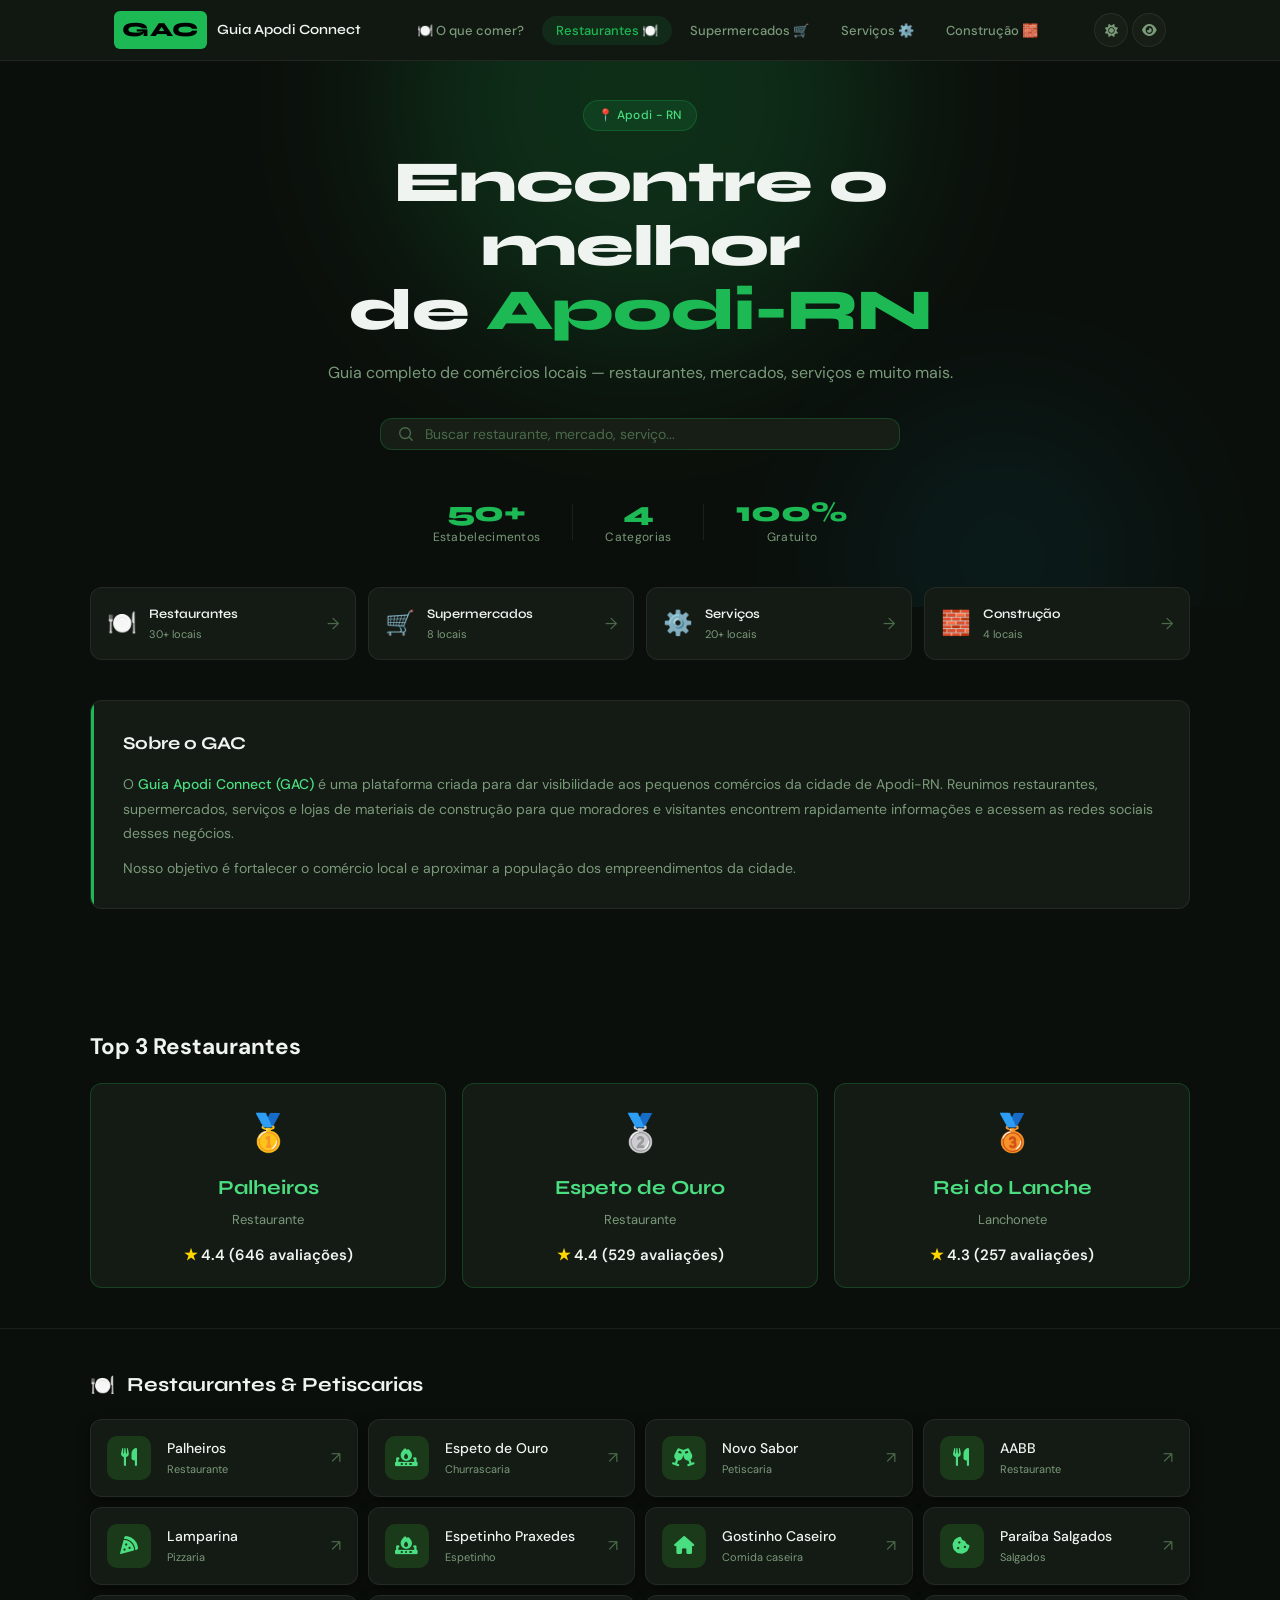
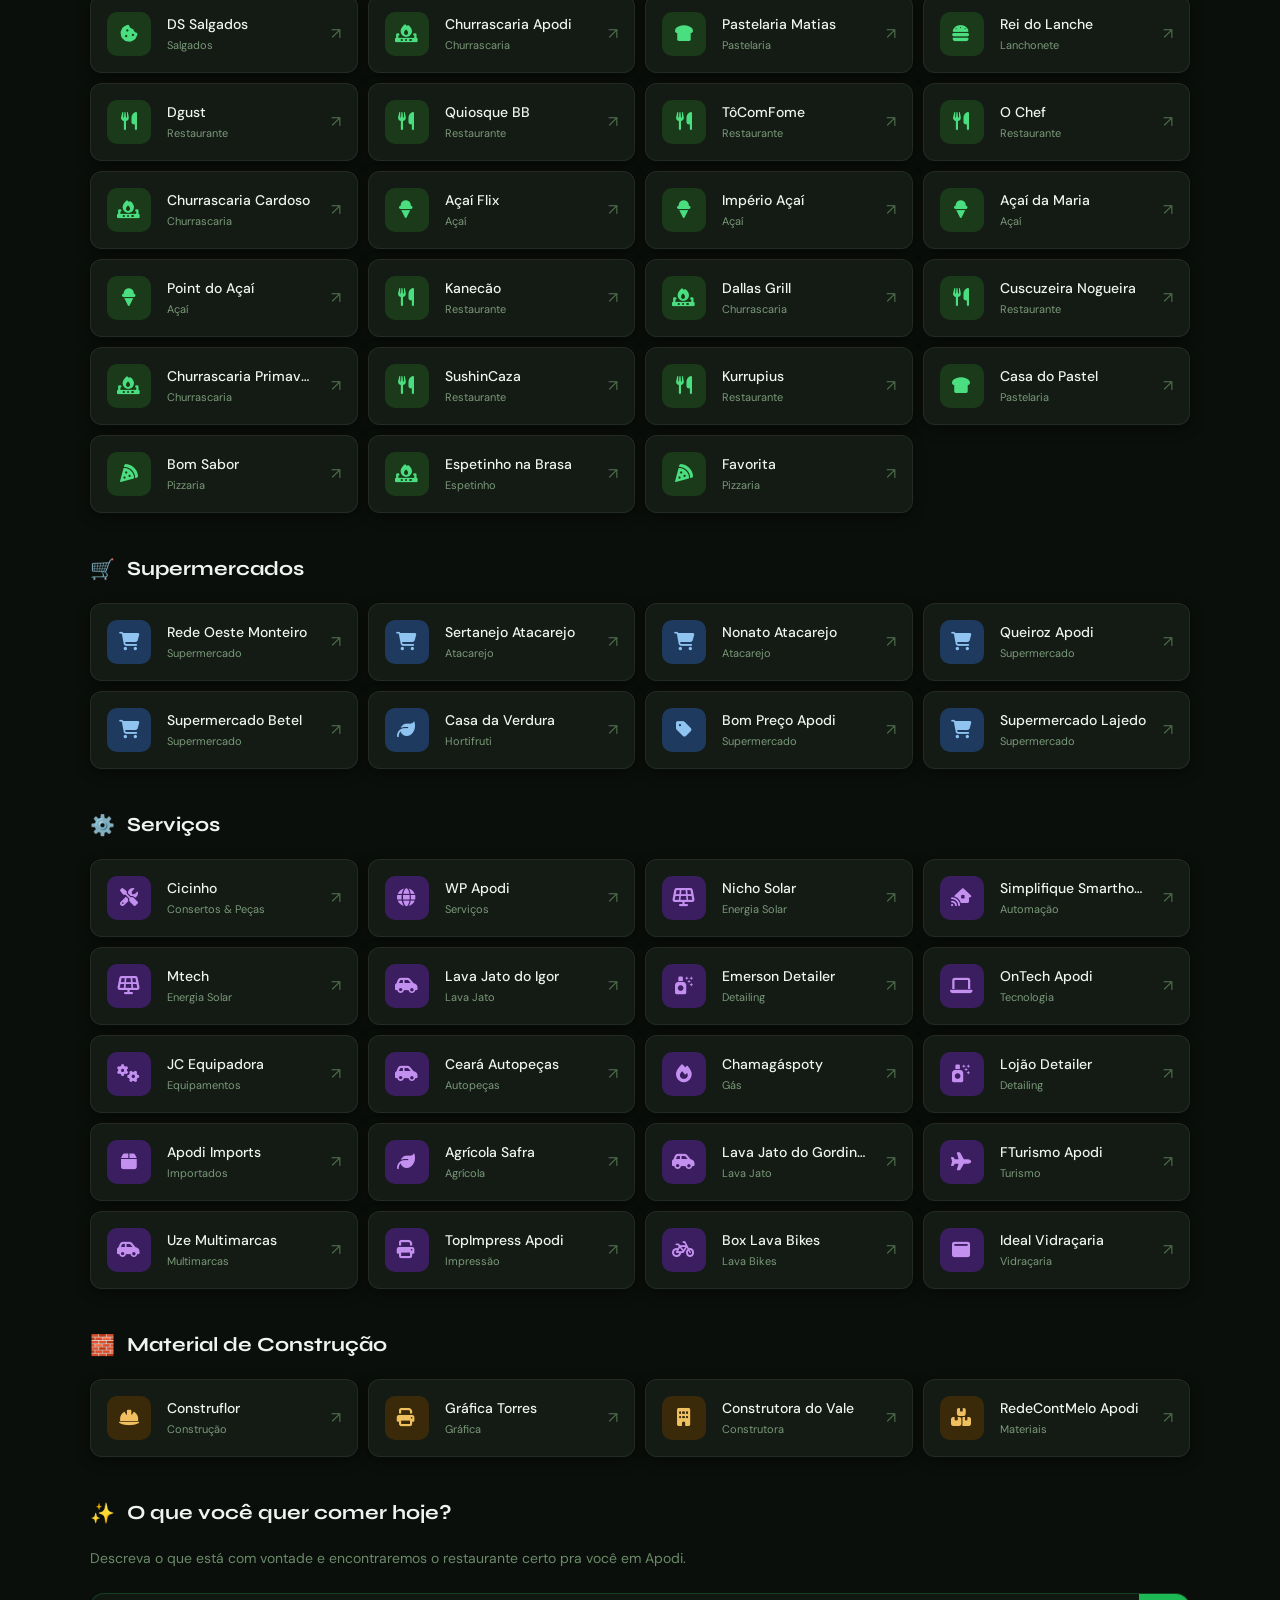
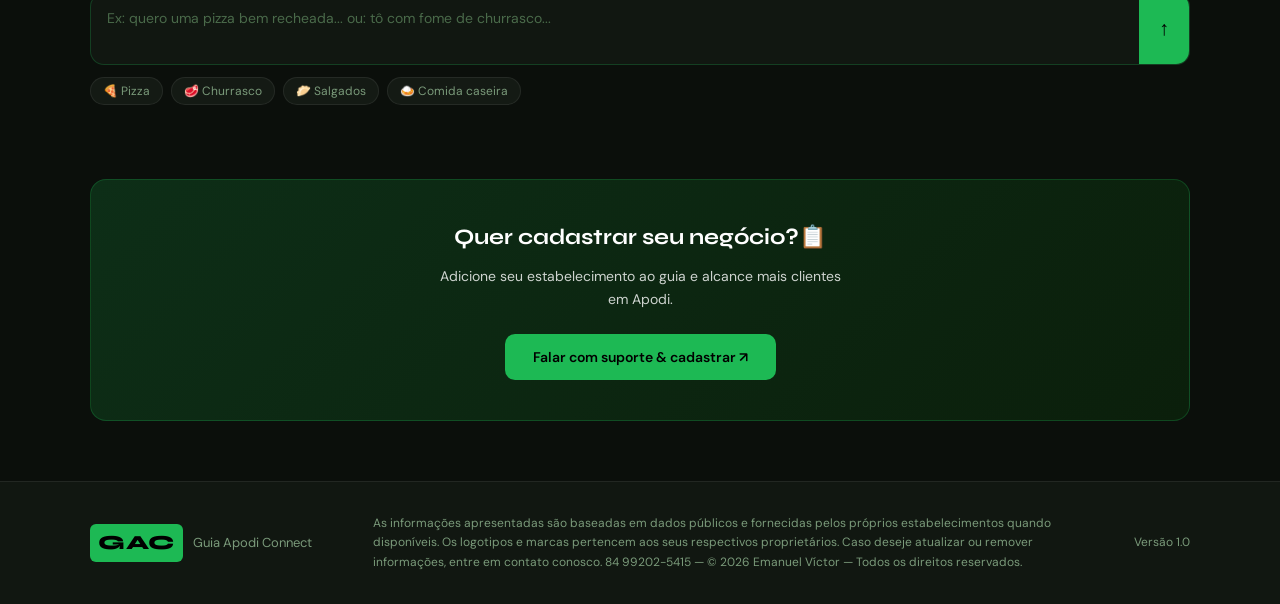
==== GAC/index.html @ 44a31055 "Add files via upload" ====
<!DOCTYPE html>
<html lang="pt-BR">
<head>
  <meta charset="UTF-8">
  <meta name="viewport" content="width=device-width, initial-scale=1.0">
  <title>GAC — Guia Apodi Connect</title>
  <link rel="icon" type="image/x-icon" href="02.ico">
  <link rel="preconnect" href="https://fonts.googleapis.com">
  <link rel="preconnect" href="https://fonts.gstatic.com" crossorigin>
  <link rel="stylesheet" href="02.css">
  <link rel="stylesheet" href="https://cdnjs.cloudflare.com/ajax/libs/font-awesome/6.5.0/css/all.min.css">
  <link href="https://fonts.googleapis.com/css2?family=Syne:wght@400;600;700;800&family=DM+Sans:wght@300;400;500&display=swap" rel="stylesheet">
</head>
<body>

<nav class="sticky-nav" id="navbar">
  <div class="nav-inner">
    <a href="#" class="nav-brand">
      <span class="brand-badge">GAC</span>
      <span class="brand-name">Guia Apodi Connect</span>
    </a>

    <ul class="nav-links">
      <li><a href="#catalogo" class="nav-link">🍽️ O que comer?</a></li>
      <li><a href="#restaurantes" class="nav-link" data-section="restaurantes">Restaurantes 🍽️</a></li>
      <li><a href="#supermercados" class="nav-link" data-section="supermercados">Supermercados 🛒</a></li>
      <li><a href="#servicos" class="nav-link" data-section="servicos">Serviços ⚙️</a></li>
      <li><a href="#construcao" class="nav-link" data-section="construcao">Construção 🧱</a></li>
    </ul>

    <div class="nav-actions">
      <div class="nav-accessibility">
        <button class="acc-btn" id="btn-theme" onclick="alternarModoClaro()" title="Alternar Modo Claro / Escuro">
          <i class="fa-solid fa-sun"></i>
        </button>
        <button class="acc-btn" id="btn-daltonico" onclick="alternarDaltonismo()" title="Modo Daltônico (Alto Contraste Azul)">
          <i class="fa-solid fa-eye"></i>
        </button>
      </div>

      <button class="nav-menu-btn" id="menuBtn" aria-label="Menu">
      </button>
    </div>
  </div>

  <div class="nav-mobile" id="mobileMenu">
    <a href="#catalogo" class="nav-link-mobile">🍽️ O que comer?</a>
    <a href="#restaurantes" class="nav-link-mobile">Restaurantes</a>
    <a href="#supermercados" class="nav-link-mobile">Supermercados</a>
    <a href="#servicos" class="nav-link-mobile">Serviços</a>
    <a href="#construcao" class="nav-link-mobile">Construção</a>
  </div>
</nav>
<section class="hero">
  <div class="hero-bg">
    <div class="hero-orb hero-orb-1"></div>
    <div class="hero-orb hero-orb-2"></div>
  </div>
  <div class="hero-content">
    <div class="hero-tag">📍 Apodi - RN</div>
    <h1 class="hero-title">Encontre o melhor<br>de <em>Apodi-RN</em></h1>
    <p class="hero-sub">Guia completo de comércios locais — restaurantes, mercados, serviços e muito mais.</p>
    <div class="search-wrap">
      <div class="search-box">
        <svg class="search-icon" viewBox="0 0 20 20" fill="none"><circle cx="9" cy="9" r="6" stroke="currentColor" stroke-width="1.5"/><path d="M13.5 13.5L17 17" stroke="currentColor" stroke-width="1.5" stroke-linecap="round"/></svg>
        <input type="text" id="pesquisa" placeholder="Buscar restaurante, mercado, serviço..." onkeyup="filtrar()">
      </div>
    </div>
  </div>
  <div class="hero-stats">
    <div class="stat"><span class="stat-num">50+</span><span class="stat-label">Estabelecimentos</span></div>
    <div class="stat-divider"></div>
    <div class="stat"><span class="stat-num">4</span><span class="stat-label">Categorias</span></div>
    <div class="stat-divider"></div>
    <div class="stat"><span class="stat-num">100%</span><span class="stat-label">Gratuito</span></div>
  </div>
</section>

<section class="cats-section">
  <div class="container">
    <div class="cats-grid">
      <a href="#restaurantes" class="cat-card" data-cat="restaurantes">
        <div class="cat-icon">🍽️</div>
        <div class="cat-info">
          <div class="cat-name">Restaurantes</div>
          <div class="cat-count">30+ locais</div>
        </div>
        <div class="cat-arrow">→</div>
      </a>
      <a href="#supermercados" class="cat-card" data-cat="supermercados">
        <div class="cat-icon">🛒</div>
        <div class="cat-info">
          <div class="cat-name">Supermercados</div>
          <div class="cat-count">8 locais</div>
        </div>
        <div class="cat-arrow">→</div>
      </a>
      <a href="#servicos" class="cat-card" data-cat="servicos">
        <div class="cat-icon">⚙️</div>
        <div class="cat-info">
          <div class="cat-name">Serviços</div>
          <div class="cat-count">20+ locais</div>
        </div>
        <div class="cat-arrow">→</div>
      </a>
      <a href="#construcao" class="cat-card" data-cat="construcao">
        <div class="cat-icon">🧱</div>
        <div class="cat-info">
          <div class="cat-name">Construção</div>
          <div class="cat-count">4 locais</div>
        </div>
        <div class="cat-arrow">→</div>
      </a>
    </div>
  </div>
</section>

<section class="sobre-section">
  <div class="container">
    <div class="sobre-card">
      <div class="sobre-accent"></div>
      <div class="sobre-text">
        <h2 class="sobre-title">Sobre o GAC</h2>
        <p>O <strong>Guia Apodi Connect (GAC)</strong> é uma plataforma criada para dar visibilidade aos pequenos comércios da cidade de Apodi-RN. Reunimos restaurantes, supermercados, serviços e lojas de materiais de construção para que moradores e visitantes encontrem rapidamente informações e acessem as redes sociais desses negócios.</p>
        <p>Nosso objetivo é fortalecer o comércio local e aproximar a população dos empreendimentos da cidade.</p>
      </div>
    </div>
  </div>
</section>
  <section class="ranking-section">
  <div class="container">
    <h2 class="section-header">Top 3 Restaurantes</h2>
    <div class="ranking-grid" id="top3-grid"></div>
  </div>
</section>
<script>
  const top3Restaurantes = [
    { id: "reil", nome: "Rei do Lanche", cat: "Lanchonete", rating: 4.3, reviews_count: 257 },
    { id: "espe", nome: "Espeto de Ouro", cat: "Restaurante", rating: 4.4, reviews_count: 529 },
    { id: "palh", nome: "Palheiros", cat: "Restaurante", rating: 4.4, reviews_count: 646 }
  ];

  function montarTop3() {
    const grid = document.querySelector("#top3-grid");
    if (!grid) return;

    const medals = ["🥇", "🥈", "🥉"];

    const lista = [...top3Restaurantes]
      .filter(r => typeof r.rating === "number")
      .sort((a, b) => {
        if (b.rating !== a.rating) return b.rating - a.rating;
        return (b.reviews_count || 0) - (a.reviews_count || 0);
      })
      .slice(0, 3);

    grid.innerHTML = lista.map((r, i) => `
      <div class="ranking-card" onclick="abrir${r.id}()">
        <span class="ranking-medal">${medals[i]}</span>
        <h3 class="ranking-name">${r.nome}</h3>
        <p class="ranking-cat">${r.cat}</p>
        <div class="ranking-rating">
          <span class="star">★</span>
          ${r.rating.toFixed(1)}
          ${r.reviews_count ? ` (${r.reviews_count} avaliações)` : ""}
        </div>
      </div>
    `).join("");
  }

  document.addEventListener("DOMContentLoaded", montarTop3);
</script>

<main class="listings" id="main-content">
  <div class="container">

    <div class="section-header" id="restaurantes">
      <div class="section-tag">🍽️</div>
      <h2 class="section-title">Restaurantes & Petiscarias</h2>
    </div>
    <div class="biz-grid" id="grid-restaurantes">
      <div class="biz-card" onclick="abrir('palh')"><div class="biz-initials"><i class="fa-solid fa-utensils"></i></div><div class="biz-info"><div class="biz-name">Palheiros</div><div class="biz-cat">Restaurante</div></div><div class="biz-arrow">↗</div></div>
      <div class="biz-card" onclick="abrir('espe')"><div class="biz-initials"><i class="fa-solid fa-fire-burner"></i></div><div class="biz-info"><div class="biz-name">Espeto de Ouro</div><div class="biz-cat">Churrascaria</div></div><div class="biz-arrow">↗</div></div>
      <div class="biz-card" onclick="abrir('novo')"><div class="biz-initials"><i class="fa-solid fa-champagne-glasses"></i></div><div class="biz-info"><div class="biz-name">Novo Sabor</div><div class="biz-cat">Petiscaria</div></div><div class="biz-arrow">↗</div></div>
      <div class="biz-card" onclick="abrir('aabb')"><div class="biz-initials"><i class="fa-solid fa-utensils"></i></div><div class="biz-info"><div class="biz-name">AABB</div><div class="biz-cat">Restaurante</div></div><div class="biz-arrow">↗</div></div>
      <div class="biz-card" onclick="abrir('lamp')"><div class="biz-initials"><i class="fa-solid fa-pizza-slice"></i></div><div class="biz-info"><div class="biz-name">Lamparina</div><div class="biz-cat">Pizzaria</div></div><div class="biz-arrow">↗</div></div>
      <div class="biz-card" onclick="abrir('espi')"><div class="biz-initials"><i class="fa-solid fa-fire-burner"></i></div><div class="biz-info"><div class="biz-name">Espetinho Praxedes</div><div class="biz-cat">Espetinho</div></div><div class="biz-arrow">↗</div></div>
      <div class="biz-card" onclick="abrir('case')"><div class="biz-initials"><i class="fa-solid fa-house"></i></div><div class="biz-info"><div class="biz-name">Gostinho Caseiro</div><div class="biz-cat">Comida caseira</div></div><div class="biz-arrow">↗</div></div>
      <div class="biz-card" onclick="abrir('para')"><div class="biz-initials"><i class="fa-solid fa-cookie-bite"></i></div><div class="biz-info"><div class="biz-name">Paraíba Salgados</div><div class="biz-cat">Salgados</div></div><div class="biz-arrow">↗</div></div>
      <div class="biz-card" onclick="abrir('dssa')"><div class="biz-initials"><i class="fa-solid fa-cookie-bite"></i></div><div class="biz-info"><div class="biz-name">DS Salgados</div><div class="biz-cat">Salgados</div></div><div class="biz-arrow">↗</div></div>
      <div class="biz-card" onclick="abrir('chur')"><div class="biz-initials"><i class="fa-solid fa-fire-burner"></i></div><div class="biz-info"><div class="biz-name">Churrascaria Apodi</div><div class="biz-cat">Churrascaria</div></div><div class="biz-arrow">↗</div></div>
      <div class="biz-card" onclick="abrir('mati')"><div class="biz-initials"><i class="fa-solid fa-bread-slice"></i></div><div class="biz-info"><div class="biz-name">Pastelaria Matias</div><div class="biz-cat">Pastelaria</div></div><div class="biz-arrow">↗</div></div>
      <div class="biz-card" onclick="abrir('reil')"><div class="biz-initials"><i class="fa-solid fa-burger"></i></div><div class="biz-info"><div class="biz-name">Rei do Lanche</div><div class="biz-cat">Lanchonete</div></div><div class="biz-arrow">↗</div></div>
      <div class="biz-card" onclick="abrir('dgus')"><div class="biz-initials"><i class="fa-solid fa-utensils"></i></div><div class="biz-info"><div class="biz-name">Dgust</div><div class="biz-cat">Restaurante</div></div><div class="biz-arrow">↗</div></div>
      <div class="biz-card" onclick="abrir('quio')"><div class="biz-initials"><i class="fa-solid fa-utensils"></i></div><div class="biz-info"><div class="biz-name">Quiosque BB</div><div class="biz-cat">Restaurante</div></div><div class="biz-arrow">↗</div></div>
      <div class="biz-card" onclick="abrir('toco')"><div class="biz-initials"><i class="fa-solid fa-utensils"></i></div><div class="biz-info"><div class="biz-name">TôComFome</div><div class="biz-cat">Restaurante</div></div><div class="biz-arrow">↗</div></div>
      <div class="biz-card" onclick="abrir('chef')"><div class="biz-initials"><i class="fa-solid fa-utensils"></i></div><div class="biz-info"><div class="biz-name">O Chef</div><div class="biz-cat">Restaurante</div></div><div class="biz-arrow">↗</div></div>
      <div class="biz-card" onclick="abrir('card')"><div class="biz-initials"><i class="fa-solid fa-fire-burner"></i></div><div class="biz-info"><div class="biz-name">Churrascaria Cardoso</div><div class="biz-cat">Churrascaria</div></div><div class="biz-arrow">↗</div></div>
      <div class="biz-card" onclick="abrir('flix')"><div class="biz-initials"><i class="fa-solid fa-ice-cream"></i></div><div class="biz-info"><div class="biz-name">Açaí Flix</div><div class="biz-cat">Açaí</div></div><div class="biz-arrow">↗</div></div>
      <div class="biz-card" onclick="abrir('impe')"><div class="biz-initials"><i class="fa-solid fa-ice-cream"></i></div><div class="biz-info"><div class="biz-name">Império Açaí</div><div class="biz-cat">Açaí</div></div><div class="biz-arrow">↗</div></div>
      <div class="biz-card" onclick="abrir('mari')"><div class="biz-initials"><i class="fa-solid fa-ice-cream"></i></div><div class="biz-info"><div class="biz-name">Açaí da Maria</div><div class="biz-cat">Açaí</div></div><div class="biz-arrow">↗</div></div>
      <div class="biz-card" onclick="abrir('poin')"><div class="biz-initials"><i class="fa-solid fa-ice-cream"></i></div><div class="biz-info"><div class="biz-name">Point do Açaí</div><div class="biz-cat">Açaí</div></div><div class="biz-arrow">↗</div></div>
      <div class="biz-card" onclick="abrir('kane')"><div class="biz-initials"><i class="fa-solid fa-utensils"></i></div><div class="biz-info"><div class="biz-name">Kanecão</div><div class="biz-cat">Restaurante</div></div><div class="biz-arrow">↗</div></div>
      <div class="biz-card" onclick="abrir('dall')"><div class="biz-initials"><i class="fa-solid fa-fire-burner"></i></div><div class="biz-info"><div class="biz-name">Dallas Grill</div><div class="biz-cat">Churrascaria</div></div><div class="biz-arrow">↗</div></div>
      <div class="biz-card" onclick="abrir('cusc')"><div class="biz-initials"><i class="fa-solid fa-utensils"></i></div><div class="biz-info"><div class="biz-name">Cuscuzeira Nogueira</div><div class="biz-cat">Restaurante</div></div><div class="biz-arrow">↗</div></div>
      <div class="biz-card" onclick="abrir('prim')"><div class="biz-initials"><i class="fa-solid fa-fire-burner"></i></div><div class="biz-info"><div class="biz-name">Churrascaria Primavera</div><div class="biz-cat">Churrascaria</div></div><div class="biz-arrow">↗</div></div>
      <div class="biz-card" onclick="abrir('sush')"><div class="biz-initials"><i class="fa-solid fa-utensils"></i></div><div class="biz-info"><div class="biz-name">SushinCaza</div><div class="biz-cat">Restaurante</div></div><div class="biz-arrow">↗</div></div>
      <div class="biz-card" onclick="abrir('bute')"><div class="biz-initials"><i class="fa-solid fa-utensils"></i></div><div class="biz-info"><div class="biz-name">Kurrupius</div><div class="biz-cat">Restaurante</div></div><div class="biz-arrow">↗</div></div>
      <div class="biz-card" onclick="abrir('past')"><div class="biz-initials"><i class="fa-solid fa-bread-slice"></i></div><div class="biz-info"><div class="biz-name">Casa do Pastel</div><div class="biz-cat">Pastelaria</div></div><div class="biz-arrow">↗</div></div>
      <div class="biz-card" onclick="abrir('boms')"><div class="biz-initials"><i class="fa-solid fa-pizza-slice"></i></div><div class="biz-info"><div class="biz-name">Bom Sabor</div><div class="biz-cat">Pizzaria</div></div><div class="biz-arrow">↗</div></div>
      <div class="biz-card" onclick="abrir('bras')"><div class="biz-initials"><i class="fa-solid fa-fire-burner"></i></div><div class="biz-info"><div class="biz-name">Espetinho na Brasa</div><div class="biz-cat">Espetinho</div></div><div class="biz-arrow">↗</div></div>
      <div class="biz-card" onclick="abrir('favo')"><div class="biz-initials"><i class="fa-solid fa-pizza-slice"></i></div><div class="biz-info"><div class="biz-name">Favorita</div><div class="biz-cat">Pizzaria</div></div><div class="biz-arrow">↗</div></div>
    </div>

    <div class="section-header" id="supermercados">
      <div class="section-tag">🛒</div>
      <h2 class="section-title">Supermercados</h2>
    </div>
    <div class="biz-grid" id="grid-supermercados">
      <div class="biz-card" onclick="abrir('mont')"><div class="biz-initials" style="background:#1e3a5f;color:#90c4f0"><i class="fa-solid fa-cart-shopping"></i></div><div class="biz-info"><div class="biz-name">Rede Oeste Monteiro</div><div class="biz-cat">Supermercado</div></div><div class="biz-arrow">↗</div></div>
      <div class="biz-card" onclick="abrir('sert')"><div class="biz-initials" style="background:#1e3a5f;color:#90c4f0"><i class="fa-solid fa-cart-shopping"></i></div><div class="biz-info"><div class="biz-name">Sertanejo Atacarejo</div><div class="biz-cat">Atacarejo</div></div><div class="biz-arrow">↗</div></div>
      <div class="biz-card" onclick="abrir('nona')"><div class="biz-initials" style="background:#1e3a5f;color:#90c4f0"><i class="fa-solid fa-cart-shopping"></i></div><div class="biz-info"><div class="biz-name">Nonato Atacarejo</div><div class="biz-cat">Atacarejo</div></div><div class="biz-arrow">↗</div></div>
      <div class="biz-card" onclick="abrir('quei')"><div class="biz-initials" style="background:#1e3a5f;color:#90c4f0"><i class="fa-solid fa-cart-shopping"></i></div><div class="biz-info"><div class="biz-name">Queiroz Apodi</div><div class="biz-cat">Supermercado</div></div><div class="biz-arrow">↗</div></div>
      <div class="biz-card" onclick="abrir('bete')"><div class="biz-initials" style="background:#1e3a5f;color:#90c4f0"><i class="fa-solid fa-cart-shopping"></i></div><div class="biz-info"><div class="biz-name">Supermercado Betel</div><div class="biz-cat">Supermercado</div></div><div class="biz-arrow">↗</div></div>
      <div class="biz-card" onclick="abrir('verd')"><div class="biz-initials" style="background:#1e3a5f;color:#90c4f0"><i class="fa-solid fa-leaf"></i></div><div class="biz-info"><div class="biz-name">Casa da Verdura</div><div class="biz-cat">Hortifruti</div></div><div class="biz-arrow">↗</div></div>
      <div class="biz-card" onclick="abrir('bompre')"><div class="biz-initials" style="background:#1e3a5f;color:#90c4f0"><i class="fa-solid fa-tag"></i></div><div class="biz-info"><div class="biz-name">Bom Preço Apodi</div><div class="biz-cat">Supermercado</div></div><div class="biz-arrow">↗</div></div>
      <div class="biz-card" onclick="abrir('laje')"><div class="biz-initials" style="background:#1e3a5f;color:#90c4f0"><i class="fa-solid fa-cart-shopping"></i></div><div class="biz-info"><div class="biz-name">Supermercado Lajedo</div><div class="biz-cat">Supermercado</div></div><div class="biz-arrow">↗</div></div>
    </div>

    <div class="section-header" id="servicos">
      <div class="section-tag">⚙️</div>
      <h2 class="section-title">Serviços</h2>
    </div>
    <div class="biz-grid" id="grid-servicos">
      <div class="biz-card" onclick="abrir('cici')"><div class="biz-initials" style="background:#3a1e5f;color:#c490f0"><i class="fa-solid fa-screwdriver-wrench"></i></div><div class="biz-info"><div class="biz-name">Cicinho</div><div class="biz-cat">Consertos & Peças</div></div><div class="biz-arrow">↗</div></div>
      <div class="biz-card" onclick="abrir('wpap')"><div class="biz-initials" style="background:#3a1e5f;color:#c490f0"><i class="fa-solid fa-globe"></i></div><div class="biz-info"><div class="biz-name">WP Apodi</div><div class="biz-cat">Serviços</div></div><div class="biz-arrow">↗</div></div>
      <div class="biz-card" onclick="abrir('nich')"><div class="biz-initials" style="background:#3a1e5f;color:#c490f0"><i class="fa-solid fa-solar-panel"></i></div><div class="biz-info"><div class="biz-name">Nicho Solar</div><div class="biz-cat">Energia Solar</div></div><div class="biz-arrow">↗</div></div>
      <div class="biz-card" onclick="abrir('simp')"><div class="biz-initials" style="background:#3a1e5f;color:#c490f0"><i class="fa-solid fa-house-signal"></i></div><div class="biz-info"><div class="biz-name">Simplifique Smarthome</div><div class="biz-cat">Automação</div></div><div class="biz-arrow">↗</div></div>
      <div class="biz-card" onclick="abrir('mtec')"><div class="biz-initials" style="background:#3a1e5f;color:#c490f0"><i class="fa-solid fa-solar-panel"></i></div><div class="biz-info"><div class="biz-name">Mtech</div><div class="biz-cat">Energia Solar</div></div><div class="biz-arrow">↗</div></div>
      <div class="biz-card" onclick="abrir('igor')"><div class="biz-initials" style="background:#3a1e5f;color:#c490f0"><i class="fa-solid fa-car-side"></i></div><div class="biz-info"><div class="biz-name">Lava Jato do Igor</div><div class="biz-cat">Lava Jato</div></div><div class="biz-arrow">↗</div></div>
      <div class="biz-card" onclick="abrir('emer')"><div class="biz-initials" style="background:#3a1e5f;color:#c490f0"><i class="fa-solid fa-spray-can-sparkles"></i></div><div class="biz-info"><div class="biz-name">Emerson Detailer</div><div class="biz-cat">Detailing</div></div><div class="biz-arrow">↗</div></div>
      <div class="biz-card" onclick="abrir('onte')"><div class="biz-initials" style="background:#3a1e5f;color:#c490f0"><i class="fa-solid fa-laptop"></i></div><div class="biz-info"><div class="biz-name">OnTech Apodi</div><div class="biz-cat">Tecnologia</div></div><div class="biz-arrow">↗</div></div>
      <div class="biz-card" onclick="abrir('jc')"><div class="biz-initials" style="background:#3a1e5f;color:#c490f0"><i class="fa-solid fa-gears"></i></div><div class="biz-info"><div class="biz-name">JC Equipadora</div><div class="biz-cat">Equipamentos</div></div><div class="biz-arrow">↗</div></div>
      <div class="biz-card" onclick="abrir('cear')"><div class="biz-initials" style="background:#3a1e5f;color:#c490f0"><i class="fa-solid fa-car-side"></i></div><div class="biz-info"><div class="biz-name">Ceará Autopeças</div><div class="biz-cat">Autopeças</div></div><div class="biz-arrow">↗</div></div>
      <div class="biz-card" onclick="abrir('cham')"><div class="biz-initials" style="background:#3a1e5f;color:#c490f0"><i class="fa-solid fa-fire"></i></div><div class="biz-info"><div class="biz-name">Chamagáspoty</div><div class="biz-cat">Gás</div></div><div class="biz-arrow">↗</div></div>
      <div class="biz-card" onclick="abrir('loja')"><div class="biz-initials" style="background:#3a1e5f;color:#c490f0"><i class="fa-solid fa-spray-can-sparkles"></i></div><div class="biz-info"><div class="biz-name">Lojão Detailer</div><div class="biz-cat">Detailing</div></div><div class="biz-arrow">↗</div></div>
      <div class="biz-card" onclick="abrir('apim')"><div class="biz-initials" style="background:#3a1e5f;color:#c490f0"><i class="fa-solid fa-box"></i></div><div class="biz-info"><div class="biz-name">Apodi Imports</div><div class="biz-cat">Importados</div></div><div class="biz-arrow">↗</div></div>
      <div class="biz-card" onclick="abrir('agri')"><div class="biz-initials" style="background:#3a1e5f;color:#c490f0"><i class="fa-solid fa-leaf"></i></div><div class="biz-info"><div class="biz-name">Agrícola Safra</div><div class="biz-cat">Agrícola</div></div><div class="biz-arrow">↗</div></div>
      <div class="biz-card" onclick="abrir('gord')"><div class="biz-initials" style="background:#3a1e5f;color:#c490f0"><i class="fa-solid fa-car-side"></i></div><div class="biz-info"><div class="biz-name">Lava Jato do Gordinho</div><div class="biz-cat">Lava Jato</div></div><div class="biz-arrow">↗</div></div>
      <div class="biz-card" onclick="abrir('ftur')"><div class="biz-initials" style="background:#3a1e5f;color:#c490f0"><i class="fa-solid fa-plane"></i></div><div class="biz-info"><div class="biz-name">FTurismo Apodi</div><div class="biz-cat">Turismo</div></div><div class="biz-arrow">↗</div></div>
      <div class="biz-card" onclick="abrir('uze')"><div class="biz-initials" style="background:#3a1e5f;color:#c490f0"><i class="fa-solid fa-car-side"></i></div><div class="biz-info"><div class="biz-name">Uze Multimarcas</div><div class="biz-cat">Multimarcas</div></div><div class="biz-arrow">↗</div></div>
      <div class="biz-card" onclick="abrir('topi')"><div class="biz-initials" style="background:#3a1e5f;color:#c490f0"><i class="fa-solid fa-print"></i></div><div class="biz-info"><div class="biz-name">TopImpress Apodi</div><div class="biz-cat">Impressão</div></div><div class="biz-arrow">↗</div></div>
      <div class="biz-card" onclick="abrir('bike')"><div class="biz-initials" style="background:#3a1e5f;color:#c490f0"><i class="fa-solid fa-bicycle"></i></div><div class="biz-info"><div class="biz-name">Box Lava Bikes</div><div class="biz-cat">Lava Bikes</div></div><div class="biz-arrow">↗</div></div>
      <div class="biz-card" onclick="abrir('idea')"><div class="biz-initials" style="background:#3a1e5f;color:#c490f0"><i class="fa-solid fa-window-maximize"></i></div><div class="biz-info"><div class="biz-name">Ideal Vidraçaria</div><div class="biz-cat">Vidraçaria</div></div><div class="biz-arrow">↗</div></div>
    </div>

    <div class="section-header" id="construcao">
      <div class="section-tag">🧱</div>
      <h2 class="section-title">Material de Construção</h2>
    </div>
    <div class="biz-grid" id="grid-construcao">
      <div class="biz-card" onclick="abrir('cons')"><div class="biz-initials" style="background:#3a2a0a;color:#f0c060"><i class="fa-solid fa-helmet-safety"></i></div><div class="biz-info"><div class="biz-name">Construflor</div><div class="biz-cat">Construção</div></div><div class="biz-arrow">↗</div></div>
      <div class="biz-card" onclick="abrir('graf')"><div class="biz-initials" style="background:#3a2a0a;color:#f0c060"><i class="fa-solid fa-print"></i></div><div class="biz-info"><div class="biz-name">Gráfica Torres</div><div class="biz-cat">Gráfica</div></div><div class="biz-arrow">↗</div></div>
      <div class="biz-card" onclick="abrir('vale')"><div class="biz-initials" style="background:#3a2a0a;color:#f0c060"><i class="fa-solid fa-building"></i></div><div class="biz-info"><div class="biz-name">Construtora do Vale</div><div class="biz-cat">Construtora</div></div><div class="biz-arrow">↗</div></div>
      <div class="biz-card" onclick="abrir('melo')"><div class="biz-initials" style="background:#3a2a0a;color:#f0c060"><i class="fa-solid fa-boxes-stacked"></i></div><div class="biz-info"><div class="biz-name">RedeContMelo Apodi</div><div class="biz-cat">Materiais</div></div><div class="biz-arrow">↗</div></div>
    </div>
    
    <div class="section-header" id="catalogo">
      <div class="section-tag">✨</div>
      <h2 class="section-title">O que você quer comer hoje?</h2>
    </div>
    <p style="color:#6a8a6a;font-size:14px;margin-bottom:24px;font-weight:400;">Descreva o que está com vontade e encontraremos o restaurante certo pra você em Apodi.</p>

    <div class="catalogo-input-wrap">
      <div class="catalogo-box">
        <textarea id="cat-input" placeholder="Ex: quero uma pizza bem recheada... ou: tô com fome de churrasco..." rows="2"></textarea>
        <button class="cat-send" id="cat-btn" onclick="catalogoBuscar()">↑</button>
      </div>
      <div class="cat-sugestoes">
        <button class="cat-sug" onclick="catalogoPreencher('Quero comer uma pizza hoje')">🍕 Pizza</button>
        <button class="cat-sug" onclick="catalogoPreencher('Bateu aquela vontade de churrasco')">🥩 Churrasco</button>
        <button class="cat-sug" onclick="catalogoPreencher('Quero comer salgados ou petiscos')">🥟 Salgados</button>
        <button class="cat-sug" onclick="catalogoPreencher('Tô com fome de comida caseira')">🍛 Comida caseira</button>
      </div>
    </div>

    <div class="cat-loading" id="cat-loading">
      <div class="cat-dots"></div>
      <p>Consultando os restaurantes de Apodi...</p>
    </div>

    <div class="cat-answer" id="cat-answer">
      <div class="cat-answer-icon">🤖</div>
      <div class="cat-answer-text" id="cat-answer-text"></div>
    </div>

    <div class="cat-grid" id="cat-grid"></div>

    <div class="cat-empty" id="cat-empty">
      <span>🤔</span>
      <p>Não encontrei restaurantes para isso. Tente descrever de outro jeito!</p>
    </div>

    <div class="cat-error" id="cat-error">
      <span>⚠️</span>
      <p>Algo deu errado. Verifique sua conexão e tente novamente.</p>
    </div>

   <div class="cta-section">
      <div class="cta-content">
        <h3 class="cta-title">Quer cadastrar seu negócio?📋</h3>
        <p class="cta-sub">Adicione seu estabelecimento ao guia e alcance mais clientes em Apodi.</p>
        <a href="https://forms.gle/zmDVFUy1LUqqUDvs8" target="_blank" class="cta-btn">Falar com suporte & cadastrar ↗</a>
      </div>
    </div>

  </div> </main> <div id="sidebar-overlay" onclick="fechar()" style="display: none;"></div>
<aside id="sidebar">
  <button class="sidebar-close" onclick="fechar()">
    <svg viewBox="0 0 20 20" fill="none" width="20" height="20"><path d="M5 5l10 10M15 5L5 15" stroke="currentColor" stroke-width="1.5" stroke-linecap="round"/></svg>
 </button>
  <div id="conteudo"></div>
</aside>

<footer class="main-footer">
  <div class="footer-inner">
    <div class="footer-brand">
      <span class="brand-badge">GAC</span>
      <span>Guia Apodi Connect</span>
    </div>
    <p class="footer-copy">As informações apresentadas são baseadas em dados públicos e fornecidas pelos próprios estabelecimentos quando disponíveis. Os logotipos e marcas pertencem aos seus respectivos proprietários. Caso deseje atualizar ou remover informações, entre em contato conosco. 84 99202-5415 — © 2026 Emanuel Víctor — Todos os direitos reservados.</p>
    <p class="footer-copy">Versão 1.0</p>
  </div> </footer>

<div vw class="enabled">
  <div vw-access-button class="active"></div>
  <div vw-plugin-wrapper>
    <div class="vw-plugin-top-wrapper"></div>
  </div>
</div>

<script src="02.js" defer></script>
<script src="https://vlibras.gov.br/app/vlibras-plugin.js"></script>
<script>
  new window.VLibras.Widget('https://vlibras.gov.br/app');
</script>

</body>
</html>
---- GAC/02.css ----
*, *::before, *::after {
  margin: 0;
  padding: 0;
  box-sizing: border-box;
}

:root {
  --green: #1db954;
  --green-dark: #148a3c;
  --green-light: #4ade80;
  --green-dim: rgba(29, 185, 84, 0.12);
  --bg: #0b0f0b;
  --bg2: #111711;
  --bg3: #161e16;
  --card: #141a14;
  --card-hover: #1a221a;
  --border: rgba(255,255,255,0.07);
  --border-green: rgba(29,185,84,0.25);
  --text: #f0f4f0;
  --text-muted: #7a9a7a;
  --text-dim: #4a6a4a;
  --radius: 12px;
  --radius-sm: 8px;
}

[data-theme="daltonico"],
[data-theme="light-daltonico"] {
  --green: #2563eb !important;
  --green-dark: #1d4ed8 !important;
  --green-light: #3b82f6 !important;
  --green-dim: rgba(37, 99, 235, 0.18) !important;
  --border-green: rgba(37, 99, 235, 0.4) !important;
}

[data-theme="daltonico"] .brand-badge,
[data-theme="light-daltonico"] .brand-badge,
[data-theme="daltonico"] .cat-link.zap,
[data-theme="light-daltonico"] .cat-link.zap,
[data-theme="daltonico"] .sec-tag,
[data-theme="light-daltonico"] .sec-tag {
  background: rgba(37, 99, 235, 0.15) !important;
  color: #3b82f6 !important;
  border-color: rgba(37, 99, 235, 0.4) !important;
}

[data-theme="daltonico"] .chip.active,
[data-theme="light-daltonico"] .chip.active {
  background: #2563eb !important;
  color: #ffffff !important;
  border-color: #2563eb !important;
}

[data-theme="light"] {
  --bg: #eef2ee;
  --bg2: #e2e8e2;
  --bg3: #d6e0d6;
  --card: #ffffff;
  --card-hover: #f8faf8;
  --border: #d1dad1;
  --text: #111811;
  --text-muted: #4a5a4a;
}

[data-theme="light"] .chip,
[data-theme="light-daltonico"] .chip {
  background: #ffffff;
  border: 1px solid #d1d5db;
  color: #374151;
}

[data-theme="light"] .chip.active {
  background: var(--green);
  color: #ffffff;
}

[data-theme="light"] .search-box,
[data-theme="light-daltonico"] .search-box {
  background: #ffffff;
  border-color: rgba(0, 0, 0, 0.15);
}

[data-theme="light"] .search-input,
[data-theme="light-daltonico"] .search-input {
  color: #111827;
}

.nav-acc-item {
  display: flex;
  align-items: center;
}

.acc-btn {
  background: var(--bg3);
  border: 1px solid var(--border);
  color: var(--text-muted);
  width: 34px;
  height: 34px;
  border-radius: 50%;
  cursor: pointer;
  display: inline-flex;
  align-items: center;
  justify-content: center;
  font-size: 13px;
  transition: all 0.2s ease;
}

.acc-btn:hover {
  color: var(--text);
  border-color: var(--green);
}

.acc-btn.active {
  background: var(--green);
  color: #ffffff !important;
  border-color: var(--green);
  box-shadow: 0 0 10px var(--green-dim);
}

html {
  scroll-behavior: smooth;
  overflow-x: hidden;
}

body {
  background: var(--bg);
  color: var(--text);
  font-family: 'DM Sans', sans-serif;
  font-size: 15px;
  line-height: 1.6;
  overflow-x: hidden;
}

::-webkit-scrollbar { width: 6px; }
::-webkit-scrollbar-track { background: var(--bg); }
::-webkit-scrollbar-thumb { background: var(--green-dark); border-radius: 3px; }
::-webkit-scrollbar-thumb:hover { background: var(--green); }

.sticky-nav {
  position: fixed;
  top: 0;
  left: 0;
  width: 100%;
  z-index: 1000;
  background: var(--bg2);
  border-bottom: 1px solid var(--border);
  transition: background 0.3s, border-color 0.3s;
}

.sticky-nav.scrolled {
  background: var(--bg2) !important;
  box-shadow: 0 4px 20px rgba(0, 0, 0, 0.4);
}

.nav-inner {
  max-width: 1100px;
  margin: 0 auto;
  padding: 0 24px;
  height: 60px;
  display: flex;
  align-items: center;
  justify-content: space-between;
  gap: 24px;
}

.nav-brand {
  display: flex;
  align-items: center;
  gap: 10px;
  text-decoration: none;
  flex-shrink: 0;
}

.brand-badge {
  background: var(--green);
  color: #000;
  font-family: 'Syne', sans-serif;
  font-weight: 800;
  font-size: 20px;
  padding: 3px 8px;
  border-radius: 6px;
  letter-spacing: 0.5px;
}

.brand-name {
  font-family: 'Syne', sans-serif;
  font-weight: 600;
  font-size: 14px;
  color: var(--text);
}

.nav-links {
  display: flex;
  list-style: none;
  gap: 4px;
}

.nav-link {
  color: var(--text-muted);
  text-decoration: none;
  font-size: 13px;
  font-weight: 500;
  padding: 6px 14px;
  border-radius: 20px;
  transition: all 0.2s;
  white-space: nowrap;
}

.nav-link:hover, .nav-link.active {
  color: var(--green);
  background: var(--green-dim);
}

.nav-menu-btn {
  display: none;
  flex-direction: column;
  gap: 4px;
  background: none;
  border: none;
  cursor: pointer;
  padding: 6px;
}

.nav-menu-btn span {
  display: block;
  width: 22px;
  height: 1.5px;
  background: var(--text);
  border-radius: 2px;
  transition: 0.3s;
}

.nav-mobile {
  display: none;
  flex-direction: column;
  padding: 12px 24px 16px;
  border-top: 1px solid var(--border);
  gap: 4px;
}

.nav-mobile.open { display: flex; }

.nav-link-mobile {
  color: var(--text-muted);
  text-decoration: none;
  font-size: 14px;
  padding: 8px 0;
  border-bottom: 1px solid var(--border);
  transition: color 0.2s;
}

.nav-link-mobile:hover { color: var(--green); }

.hero {
  position: relative;
  padding: 100px 24px 60px;
  overflow: hidden;
  min-height: 520px;
  display: flex;
  flex-direction: column;
  align-items: center;
  justify-content: center;
}

.hero-bg {
  position: absolute;
  inset: 0;
  pointer-events: none;
}

.hero-orb {
  position: absolute;
  border-radius: 50%;
  filter: blur(80px);
  opacity: 0.18;
}

.hero-orb-1 {
  width: 500px;
  height: 500px;
  background: var(--green);
  top: -150px;
  left: 50%;
  transform: translateX(-50%);
  animation: pulse-orb 6s ease-in-out infinite;
}

.hero-orb-2 {
  width: 300px;
  height: 300px;
  background: #00b4d8;
  bottom: -100px;
  right: 10%;
  opacity: 0.08;
}

@keyframes pulse-orb {
  0%, 100% { opacity: 0.18; transform: translateX(-50%) scale(1); }
  50% { opacity: 0.25; transform: translateX(-50%) scale(1.05); }
}

.hero-content {
  position: relative;
  text-align: center;
  max-width: 640px;
  width: 100%;
  animation: fadeUp 0.7s ease both;
}

@keyframes fadeUp {
  from { opacity: 0; transform: translateY(20px); }
  to { opacity: 1; transform: translateY(0); }
}

.hero-tag {
  display: inline-flex;
  align-items: center;
  gap: 6px;
  background: var(--green-dim);
  border: 1px solid var(--border-green);
  color: var(--green-light);
  font-size: 12px;
  font-weight: 500;
  padding: 5px 14px;
  border-radius: 20px;
  margin-bottom: 20px;
  letter-spacing: 0.3px;
}

.hero-title {
  font-family: 'Syne', sans-serif;
  font-weight: 800;
  font-size: clamp(36px, 6vw, 58px);
  line-height: 1.1;
  letter-spacing: -1px;
  margin-bottom: 16px;
  color: var(--text);
}

.hero-title em {
  font-style: normal;
  color: var(--green);
}

.hero-sub {
  color: var(--text-muted);
  font-size: 16px;
  max-width: 700px;
  margin: 0 auto 32px;
  line-height: 1.7;
}

.search-wrap {
  max-width: 520px;
  margin: 0 auto;
}

.search-box {
  display: flex;
  align-items: center;
  background: var(--bg3);
  border: 1px solid var(--border-green);
  border-radius: 12px;
  padding: 6px 6px 6px 16px;
  gap: 10px;
  transition: border-color 0.2s, box-shadow 0.2s;
}

.search-box:focus-within {
  border-color: var(--green);
  box-shadow: 0 0 0 3px rgba(29,185,84,0.1);
}

.search-icon {
  width: 18px;
  height: 18px;
  color: var(--text-dim);
  flex-shrink: 0;
}

.search-box input {
  flex: 1;
  background: none;
  border: none;
  outline: none;
  color: var(--text);
  font-size: 14px;
  font-family: 'DM Sans', sans-serif;
  min-width: 0;
}

.search-box input::placeholder { color: var(--text-dim); }

.search-btn {
  background: var(--green);
  color: #000;
  border: none;
  border-radius: 8px;
  padding: 9px 20px;
  font-size: 13px;
  font-weight: 600;
  cursor: pointer;
  font-family: 'DM Sans', sans-serif;
  transition: background 0.2s, transform 0.1s;
  white-space: nowrap;
  flex-shrink: 0;
}

.search-btn:hover { background: var(--green-light); }
.search-btn:active { transform: scale(0.97); }

.hero-stats {
  position: relative;
  display: flex;
  align-items: center;
  justify-content: center;
  gap: 32px;
  margin-top: 48px;
  animation: fadeUp 0.7s ease 0.2s both;
}

.stat {
  display: flex;
  flex-direction: column;
  align-items: center;
  gap: 2px;
}

.stat-num {
  font-family: 'Syne', sans-serif;
  font-weight: 800;
  font-size: 28px;
  color: var(--green);
  line-height: 1;
}

.stat-label {
  font-size: 12px;
  color: var(--text-muted);
  letter-spacing: 0.3px;
}

.stat-divider {
  width: 1px;
  height: 36px;
  background: var(--border);
}

.cats-section {
  padding: 0 24px;
  margin-top: -20px;
  position: relative;
  z-index: 2;
}

.container {
  max-width: 1100px;
  margin: 0 auto;
}

.cats-grid {
  display: grid;
  grid-template-columns: repeat(4, 1fr);
  gap: 12px;
}

.cat-card {
  background: var(--card);
  border: 1px solid var(--border);
  border-radius: var(--radius);
  padding: 16px;
  display: flex;
  align-items: center;
  gap: 12px;
  text-decoration: none;
  transition: all 0.2s;
  cursor: pointer;
}

.cat-card:hover {
  background: var(--card-hover);
  border-color: var(--border-green);
  transform: translateY(-2px);
}

.cat-icon {
  font-size: 24px;
  flex-shrink: 0;
}

.cat-info { flex: 1; min-width: 0; }

.cat-name {
  font-family: 'Syne', sans-serif;
  font-weight: 600;
  font-size: 13px;
  color: var(--text);
  white-space: nowrap;
  overflow: hidden;
  text-overflow: ellipsis;
}

.cat-count {
  font-size: 11px;
  color: var(--text-muted);
  margin-top: 1px;
}

.cat-arrow {
  color: var(--text-dim);
  font-size: 16px;
  transition: color 0.2s, transform 0.2s;
}

.cat-card:hover .cat-arrow {
  color: var(--green);
  transform: translateX(3px);
}

.ranking-section {
  padding: 40px 24px;
  border-bottom: 1px solid var(--border);
  position: relative;
  z-index: 2;
}

.ranking-grid {
  display: grid;
  grid-template-columns: repeat(auto-fit, minmax(280px, 1fr));
  gap: 16px;
  max-width: 1100px;
  margin: 0 auto;
}

.ranking-card {
  background: var(--card);
  border: 1px solid var(--border-green);
  border-radius: var(--radius);
  padding: 20px;
  display: flex;
  flex-direction: column;
  align-items: center;
  text-align: center;
  transition: all 0.2s;
  cursor: pointer;
  position: relative;
  overflow: hidden;
}

.ranking-card:hover {
  background: var(--card-hover);
  transform: translateY(-3px);
  box-shadow: 0 8px 20px rgba(0,0,0,0.2);
}

.ranking-medal {
  font-size: 36px;
  margin-bottom: 10px;
}

.ranking-name {
  font-family: 'Syne', sans-serif;
  font-weight: 700;
  font-size: 20px;
  color: var(--green-light);
  margin-bottom: 6px;
}

.ranking-cat {
  font-size: 13px;
  color: var(--text-muted);
  margin-bottom: 12px;
}

.ranking-rating {
  display: flex;
  align-items: center;
  gap: 4px;
  font-size: 15px;
  font-weight: 600;
  color: var(--text);
}

.ranking-rating .star {
  color: #FFD700;
}

@media (max-width: 768px) {
  .ranking-grid {
    grid-template-columns: 1fr;
  }
}

.sobre-section {
  padding: 40px 24px;
}

.sobre-card {
  background: var(--card);
  border: 1px solid var(--border);
  border-radius: var(--radius);
  padding: 28px 32px;
  display: flex;
  gap: 24px;
  align-items: flex-start;
  position: relative;
  overflow: hidden;
}

.sobre-accent {
  position: absolute;
  left: 0;
  top: 0;
  bottom: 0;
  width: 3px;
  background: var(--green);
  border-radius: 0 2px 2px 0;
}

.sobre-text { 
  flex: 1; 
}

.sobre-title {
  font-family: 'Syne', sans-serif;
  font-weight: 700;
  font-size: 18px;
  margin-bottom: 14px;
  color: var(--text);
}

.sobre-text p {
  color: var(--text-muted);
  font-size: 14px;
  line-height: 1.75;
  margin-bottom: 10px;
  font-weight: 400;
}

.sobre-text p:last-child { 
  margin-bottom: 0; 
}

.sobre-text strong {
  color: var(--green-light);
  font-weight: 500;
}

.listings {
  padding: 0 24px 60px;
}

.section-header {
  display: flex;
  align-items: center;
  gap: 12px;
  margin: 40px 0 18px;
  scroll-margin-top: 80px;
}

.section-tag {
  font-size: 20px;
  line-height: 1;
}

.section-title {
  font-family: 'Syne', sans-serif;
  font-weight: 700;
  font-size: 20px;
  color: var(--text);
}

.biz-grid {
  display: grid;
  grid-template-columns: repeat(auto-fill, minmax(240px, 1fr));
  gap: 10px;
}

.biz-card {
  background: var(--card);
  border: 1px solid var(--border);
  border-radius: 12px;
  padding: 16px;
  display: flex;
  align-items: center;
  gap: 16px;
  cursor: pointer;
  transition: transform 0.2s ease, box-shadow 0.2s ease, border-color 0.2s ease;
  position: relative;
  overflow: hidden;
  box-shadow: 0 4px 12px rgba(0, 0, 0, 0.5), 0 1px 3px rgba(74, 222, 128, 0.05);
}

.biz-card:hover {
  transform: translateY(-4px); 
  border-color: rgba(74, 222, 128, 0.3); 
  box-shadow: 0 8px 24px rgba(0, 0, 0, 0.7), 0 2px 8px rgba(74, 222, 128, 0.15);
}

@keyframes fadeIn {
  from { opacity: 0; transform: translateY(8px); }
  to { opacity: 1; transform: translateY(0); }
}

.biz-card.hidden {
   display: none; 
  }

.biz-initials {
  width: 44px;
  height: 44px;
  border-radius: 10px;
  background: #1a3a1a;
  color: var(--green-light);
  display: flex;
  align-items: center;
  justify-content: center;
  font-family: 'Syne', sans-serif;
  font-weight: 700;
  font-size: 13px;
  flex-shrink: 0;
  letter-spacing: 0.5px;
}

.biz-initials i { font-size: 18px; }

.biz-info { flex: 1; min-width: 0; }

.biz-name {
  font-weight: 500;
  font-size: 14px;
  color: var(--text);
  white-space: nowrap;
  overflow: hidden;
  text-overflow: ellipsis;
  margin-bottom: 2px;
}

.biz-cat {
  font-size: 11px;
  color: var(--text-muted);
}

.biz-arrow {
  color: var(--text-dim);
  font-size: 16px;
  flex-shrink: 0;
  transition: all 0.2s;
}

.biz-card:hover .biz-arrow {
  color: var(--green);
  transform: translateX(2px) translateY(-2px);
}

.cta-section {
  margin-top: 50px;
  background: linear-gradient(135deg, #0d2e17 0%, #0b1f0b 100%);
  border: 1px solid var(--border-green);
  border-radius: 16px;
  padding: 40px;
  text-align: center;
}

.cta-title {
  font-family: 'Syne', sans-serif;
  font-weight: 700;
  font-size: 22px;
  margin-bottom: 10px;
  color: #ffffff !important;
}

.cta-sub {
  color: rgba(255, 255, 255, 0.8) !important;
  font-size: 14px;
  max-width: 420px;
  margin: 0 auto 24px;
  font-weight: 400;
}

.cta-btn {
  display: inline-block;
  background: var(--green);
  color: #000;
  text-decoration: none;
  font-weight: 600;
  font-size: 14px;
  padding: 12px 28px;
  border-radius: 10px;
  transition: all 0.2s;
  font-family: 'DM Sans', sans-serif;
}

.cta-btn:hover {
  background: var(--green-light);
  transform: translateY(-1px);
}

#sidebar-overlay {
  position: fixed !important;
  top: 0 !important;
  left: 0 !important;
  width: 100vw !important;
  height: 100vh !important;
  z-index: 1199 !important; 
  opacity: 0 !important;
  pointer-events: none !important;
  background-color: rgba(0, 0, 0, 0.2) !important; 
  backdrop-filter: blur(12px) !important;
  -webkit-backdrop-filter: blur(12px) !important;
  transition: opacity 0.3s ease-in-out !important;
}

#sidebar-overlay[style*="block"],
#sidebar-overlay.ativo {
  display: block !important;
  opacity: 1 !important;
  pointer-events: auto !important;
}

#sidebar {
  position: fixed;
  right: -360px;
  top: 0;
  width: 340px;
  height: 100%;
  background: var(--bg2);
  border-left: 1px solid var(--border-green);
  z-index: 1200;
  padding: 24px;
  transition: right 0.3s cubic-bezier(0.4, 0, 0.2, 1);
  overflow-y: auto;
}

#sidebar.ativo { right: 0; }

.sidebar-close {
  background: var(--bg3);
  border: 1px solid var(--border);
  border-radius: 8px;
  width: 36px;
  height: 36px;
  display: flex;
  align-items: center;
  justify-content: center;
  cursor: pointer;
  color: var(--text-muted);
  margin-bottom: 24px;
  transition: all 0.2s;
}

.sidebar-close:hover {
  border-color: var(--border-green);
  color: var(--text);
}

#conteudo h2 {
  font-family: 'Syne', sans-serif;
  font-weight: 700;
  font-size: 20px;
  margin-bottom: 6px;
  color: var(--text);
  scroll-margin-top: 0;
  margin-top: 0;
}

#conteudo .sidebar-loc {
  color: var(--text-muted);
  font-size: 13px;
  margin-bottom: 24px;
  display: flex;
  align-items: center;
  gap: 6px;
}

.sidebar-links {
  display: flex;
  flex-direction: column;
  gap: 10px;
}

.sidebar-link {
  display: flex;
  align-items: center;
  gap: 12px;
  background: var(--bg3);
  border: 1px solid var(--border);
  border-radius: var(--radius);
  padding: 14px 16px;
  text-decoration: none;
  color: var(--text);
  font-size: 14px;
  font-weight: 500;
  transition: all 0.2s;
}

.sidebar-link:hover {
  border-color: var(--border-green);
  background: var(--card-hover);
  color: var(--green-light);
}

.sidebar-link .link-icon {
  width: 36px;
  height: 36px;
  border-radius: 8px;
  display: flex;
  align-items: center;
  justify-content: center;
  font-size: 16px;
  flex-shrink: 0;
}

.link-insta .link-icon { background: #2a1a2a; }
.link-zap .link-icon { background: #0d2e17; }
.link-map .link-icon { background: #1a2a3a; }

.sidebar-missing {
  background: var(--bg3);
  border: 1px solid var(--border);
  border-radius: var(--radius);
  padding: 14px 16px;
  color: var(--text-dim);
  font-size: 13px;
  display: flex;
  align-items: center;
  gap: 10px;
}

footer {
  border-top: 1px solid var(--border);
  background: var(--bg2);
  padding: 32px 24px;
  position: relative;
  clear: both;
  width: 100%;
  z-index: 10;
}

.footer-inner {
  max-width: 1100px;
  margin: 0 auto;
  display: flex;
  align-items: center;
  justify-content: space-between;
  gap: 16px;
  flex-wrap: wrap;
}

.footer-brand {
  display: flex;
  align-items: center;
  gap: 10px;
  font-size: 13px;
  color: var(--text-muted);
}

.footer-copy {
  font-size: 12px;
  color: var(--text-muted);
  font-weight: 400;
  max-width: 700px;
  line-height: 1.6;
}

.empty-state {
  grid-column: 1 / -1;
  text-align: center;
  padding: 40px;
  color: var(--text-muted);
  font-size: 14px;
}

.catalogo-input-wrap {
  margin-bottom: 24px;
}

.catalogo-box {
  display: flex;
  align-items: stretch;
  background: var(--bg2);
  border: 1px solid var(--border-green);
  border-radius: 14px;
  overflow: hidden;
  transition: box-shadow 0.2s, border-color 0.2s;
  margin-bottom: 12px;
}

.catalogo-box:focus-within {
  border-color: var(--green);
  box-shadow: 0 0 0 3px rgba(29,185,84,0.1);
}

.catalogo-box textarea {
  flex: 1;
  background: none;
  border: none;
  outline: none;
  color: var(--text);
  font-family: 'DM Sans', sans-serif;
  font-size: 14px;
  padding: 14px 16px;
  resize: none;
  min-height: 60px;
  max-height: 120px;
  line-height: 1.5;
}

.catalogo-box textarea::placeholder { color: var(--text-dim); }

.cat-send {
  background: var(--green);
  color: #000;
  border: none;
  width: 50px;
  font-size: 20px;
  cursor: pointer;
  transition: background 0.2s;
  display: flex;
  align-items: center;
  justify-content: center;
  flex-shrink: 0;
  font-weight: bold;
}

.cat-send:hover { background: var(--green-light); }
.cat-send:active { transform: scale(0.96); }
.cat-send:disabled { background: var(--text-dim); cursor: not-allowed; }

.cat-sugestoes {
  display: flex;
  flex-wrap: wrap;
  gap: 8px;
}

.cat-sug {
  background: var(--card);
  border: 1px solid var(--border);
  color: var(--text-muted);
  font-size: 12px;
  padding: 5px 12px;
  border-radius: 20px;
  cursor: pointer;
  transition: all 0.2s;
  font-family: 'DM Sans', sans-serif;
}

.cat-sug:hover {
  border-color: var(--border-green);
  color: var(--green-light);
  background: var(--green-dim);
}

.cat-loading {
  display: none;
  flex-direction: column;
  align-items: center;
  gap: 14px;
  padding: 36px 0;
}

.cat-loading.show { display: flex; }

.cat-dots { display: flex; gap: 6px; }

.cat-dots span {
  width: 8px;
  height: 8px;
  border-radius: 50%;
  background: var(--green);
  opacity: 0.3;
  animation: catBlink 1.2s ease-in-out infinite;
}

.cat-dots span:nth-child(2) { animation-delay: 0.2s; }
.cat-dots span:nth-child(3) { animation-delay: 0.4s; }

@keyframes catBlink {
  0%,100%{ opacity:0.3; } 50%{ opacity:1; }
}

.cat-loading p { color: var(--text-muted); font-size: 13px; font-weight: 400; }

.cat-answer {
  display: none;
  background: var(--card);
  border: 1px solid var(--border-green);
  border-radius: 14px;
  padding: 20px;
  margin-bottom: 20px;
  gap: 12px;
  align-items: flex-start;
  animation: catSlide 0.4s ease;
}

.cat-answer.show { display: flex; }

@keyframes catSlide {
  from { opacity:0; transform: translateY(10px); }
  to { opacity:1; transform: translateY(0); }
}

.cat-answer-icon { font-size: 22px; flex-shrink: 0; margin-top: 2px; }

.cat-answer-text {
  color: var(--text-muted);
  font-size: 14px;
  line-height: 1.75;
  font-weight: 400;
}

.cat-answer-text strong { color: var(--green-light); font-weight: 500; }

.cat-grid {
  display: grid;
  grid-template-columns: repeat(auto-fill, minmax(200px, 1fr));
  gap: 10px;
  margin-bottom: 16px;
}

.cat-result-card {
  background: var(--bg2);
  border: 1px solid var(--border);
  border-radius: 12px;
  padding: 16px;
  transition: all 0.2s;
  animation: catSlide 0.4s ease both;
}

.cat-result-card:hover {
  border-color: var(--border-green);
  transform: translateY(-2px);
}

.cat-initials {
  width: 40px;
  height: 40px;
  border-radius: 9px;
  background: #1a3a1a;
  color: var(--green-light);
  display: flex;
  align-items: center;
  justify-content: center;
  font-family: 'Syne', sans-serif;
  font-weight: 700;
  font-size: 12px;
  margin-bottom: 10px;
}

.cat-nome { font-weight: 500; font-size: 13px; margin-bottom: 4px; color: var(--text); }
.cat-motivo { font-size: 11px; color: var(--text-muted); margin-bottom: 10px; line-height: 1.5; font-weight: 400; }

.cat-links { display: flex; gap: 6px; flex-wrap: wrap; }

.cat-link {
  font-size: 11px;
  padding: 3px 9px;
  border-radius: 6px;
  text-decoration: none;
  font-weight: 500;
  transition: all 0.2s;
  border: 1px solid var(--border);
  color: var(--text-muted);
}

.cat-link:hover { border-color: var(--border-green); color: var(--green-light); }
.cat-link.insta { border-color: rgba(131,58,180,0.3); color: #c084fc; }
.cat-link.zap { border-color: var(--border-green); color: var(--green-light); }

.cat-empty, .cat-error {
  display: none;
  text-align: center;
  padding: 36px 0;
  color: var(--text-muted);
  font-size: 14px;
  font-weight: 400;
  flex-direction: column;
  gap: 10px;
}

.cat-empty.show, .cat-error.show { display: flex; }
.cat-empty span, .cat-error span { font-size: 32px; }

@media (max-width: 900px) {
  .cats-grid { grid-template-columns: repeat(2, 1fr); }
  .nav-links { display: none; }
  .nav-menu-btn { display: flex; }
  .brand-name { display: none; }
}

@media (max-width: 600px) {
  .hero { padding: 100px 20px 40px; }
  .hero-stats { gap: 20px; }
  .stat-num { font-size: 22px; }
  .cats-grid { grid-template-columns: repeat(2, 1fr); gap: 8px; }
  .biz-grid { grid-template-columns: 1fr; }
  .sobre-card { padding: 20px; }
  .cta-section { padding: 28px 20px; }
  #sidebar { width: 100%; right: -100%; }
  .footer-inner { justify-content: center; text-align: center; }
  .cat-grid { grid-template-columns: 1fr; }
}
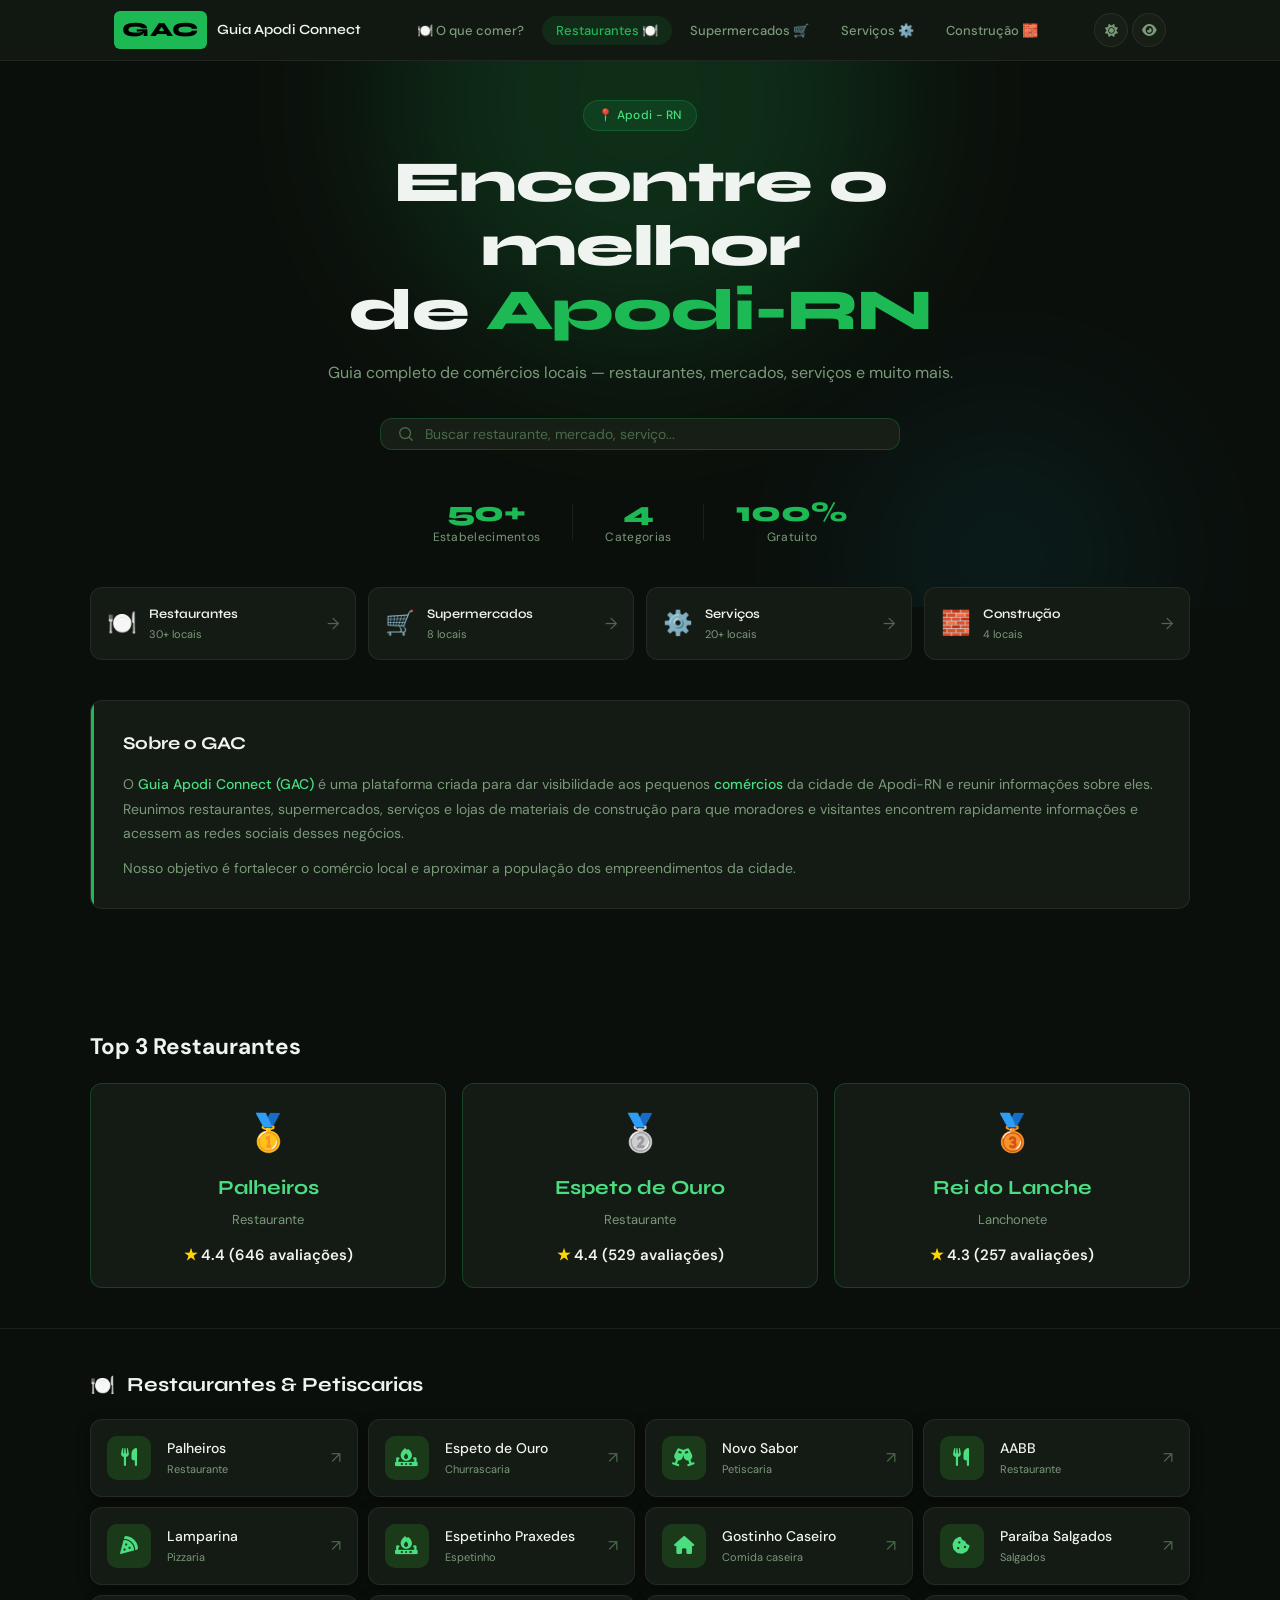
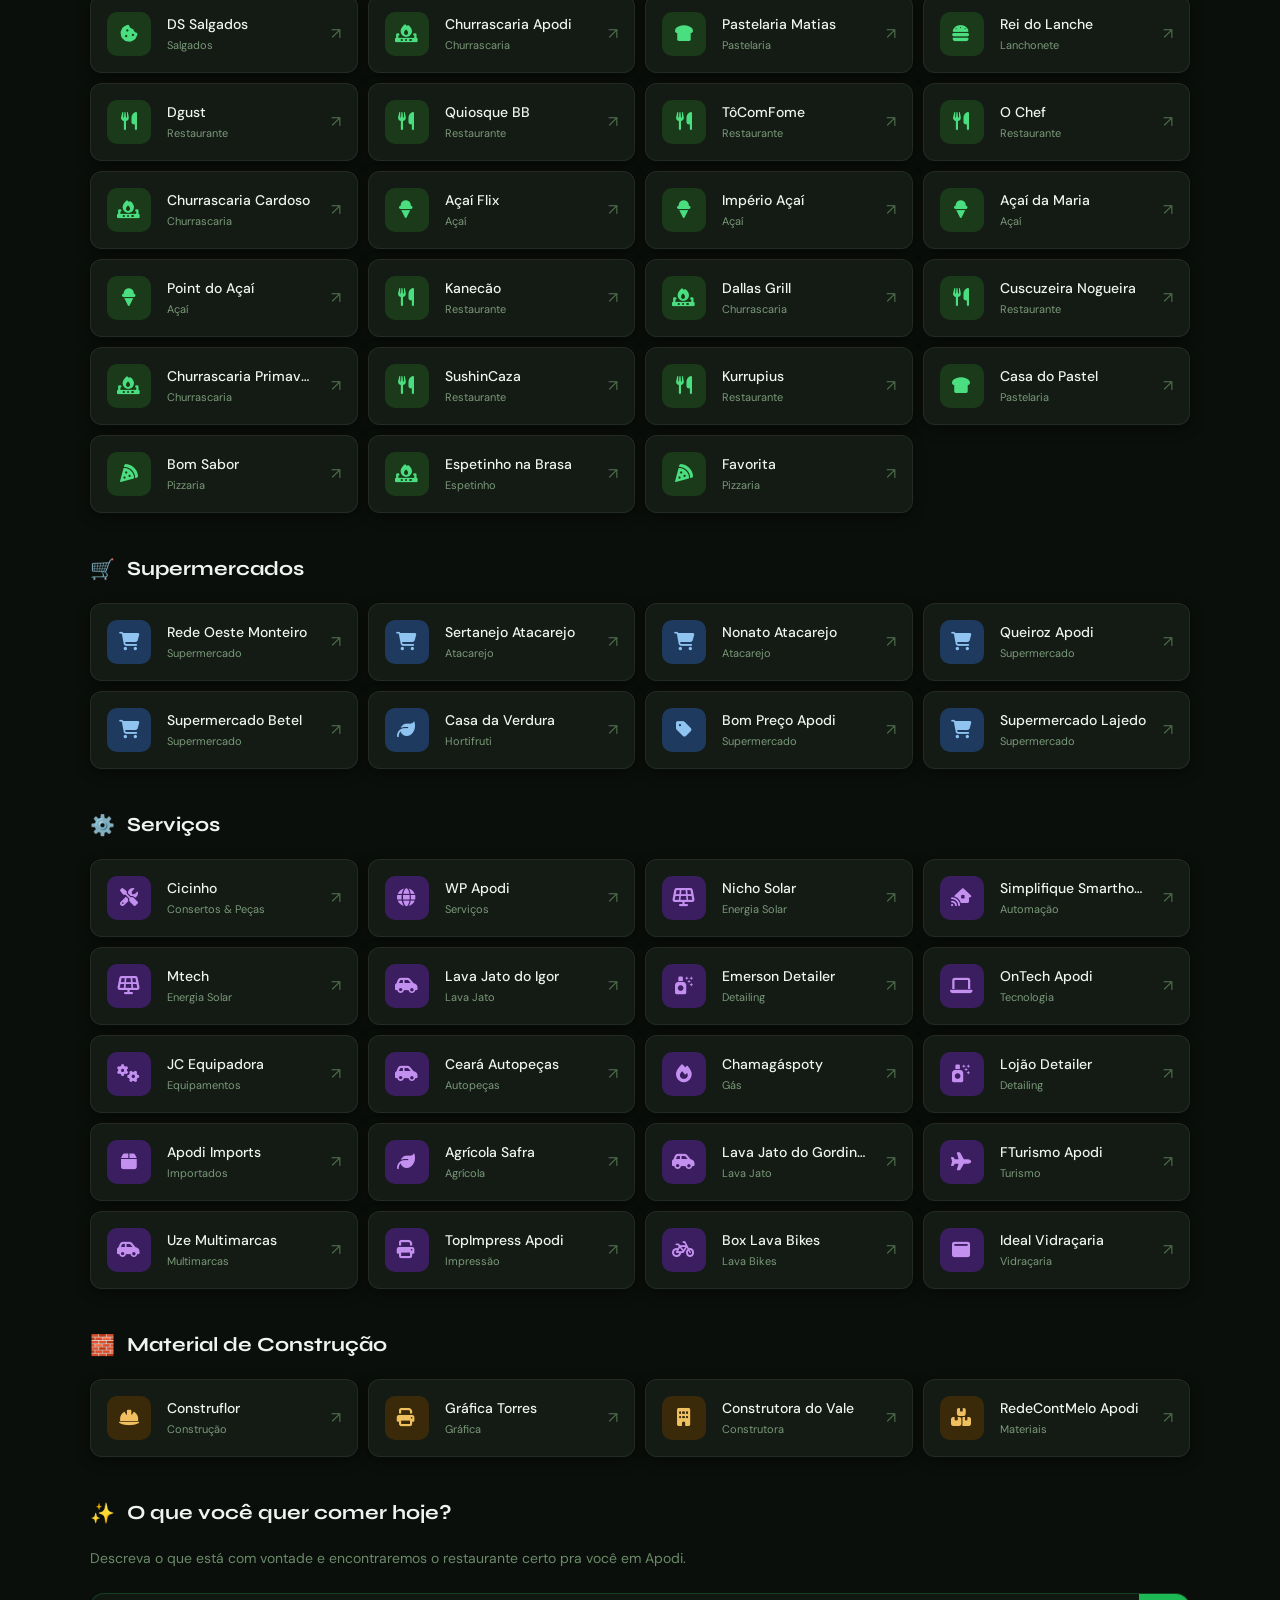
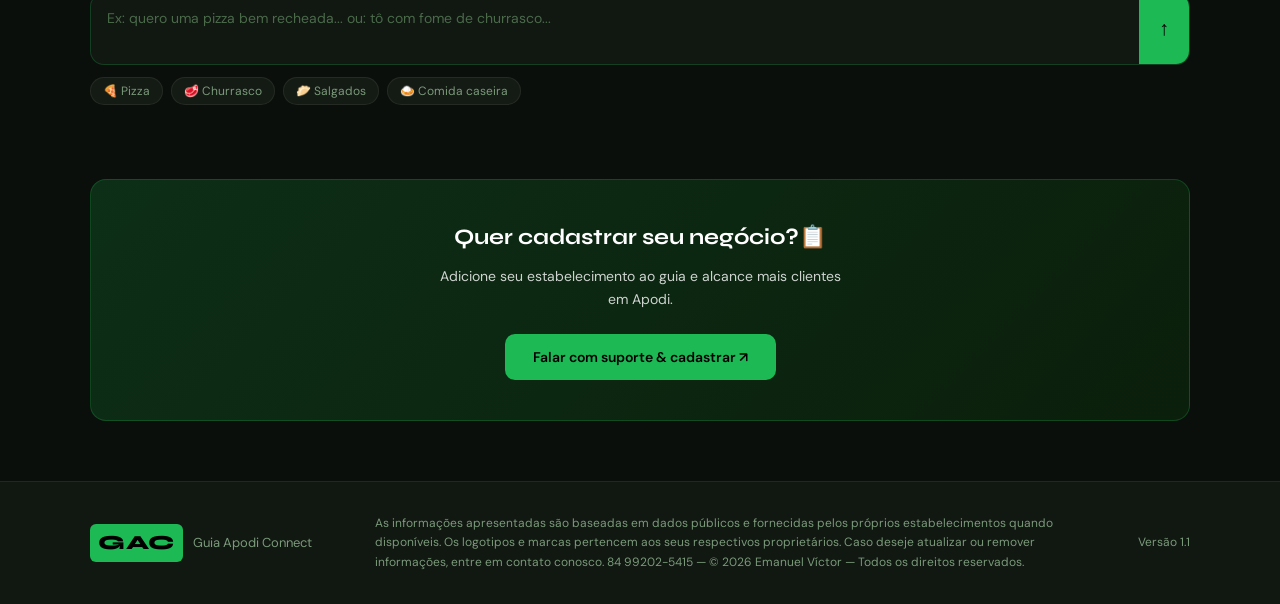
==== commit 8984c79d: "Add files via upload" ====
--- a/GAC/index.html
+++ b/GAC/index.html
@@ -12,6 +12,22 @@
   <link href="https://fonts.googleapis.com/css2?family=Syne:wght@400;600;700;800&family=DM+Sans:wght@300;400;500&display=swap" rel="stylesheet">
 </head>
 <body>
+<svg style="position:absolute; width:0; height:0;" xmlns="http://www.w3.org/2000/svg">
+  <defs>
+    <filter id="protanopia">
+      <feColorMatrix type="matrix" values="0.567,0.433,0,0,0 0.558,0.442,0,0,0 0,0.242,0.758,0,0 0,0,0,1,0"/>
+    </filter>
+    <filter id="deuteranopia">
+      <feColorMatrix type="matrix" values="0.625,0.375,0,0,0 0.7,0.3,0,0,0 0,0.3,0.7,0,0 0,0,0,1,0"/>
+    </filter>
+    <filter id="tritanopia">
+      <feColorMatrix type="matrix" values="0.95,0.05,0,0,0 0,0.433,0.567,0,0 0,0.475,0.525,0,0 0,0,0,1,0"/>
+    </filter>
+    <filter id="achromatopsia">
+      <feColorMatrix type="matrix" values="0.299,0.587,0.114,0,0 0.299,0.587,0.114,0,0 0.299,0.587,0.114,0,0 0,0,0,1,0"/>
+    </filter>
+  </defs>
+</svg>
 
 <nav class="sticky-nav" id="navbar">
   <div class="nav-inner">
@@ -33,9 +49,30 @@
         <button class="acc-btn" id="btn-theme" onclick="alternarModoClaro()" title="Alternar Modo Claro / Escuro">
           <i class="fa-solid fa-sun"></i>
         </button>
-        <button class="acc-btn" id="btn-daltonico" onclick="alternarDaltonismo()" title="Modo Daltônico (Alto Contraste Azul)">
+
+      <div class="acessibilidade-container">
+        <button class="acc-btn" id="btn-daltonico" onclick="toggleDropdown(event)" title="Filtros para Daltonismo">
           <i class="fa-solid fa-eye"></i>
         </button>
+
+        <div class="dropdown" id="dropdown">
+          <div class="dropdown-header">Filtro para daltonismo</div>
+          <button class="filter-btn active" onclick="setFilter('none', this)">Sem filtro (padrão)</button>
+          <button class="filter-btn" onclick="setFilter('protanopia', this)">Protanopia (sem vermelho)</button>
+          <button class="filter-btn" onclick="setFilter('deuteranopia', this)">Deuteranopia (sem verde)</button>
+          <button class="filter-btn" onclick="setFilter('tritanopia', this)">Tritanopia (sem azul)</button>
+          <button class="filter-btn" onclick="setFilter('achromatopsia', this)">Achromatopsia (P&B)</button>
+        </div>
+      </div>
+
+      <div id="filter-label" class="filter-label"></div>
+
+      <button class="nav-menu-btn" id="menuBtn" aria-label="Menu">
+        <span></span><span></span><span></span>
+      </button>
+    </div>
+
+<div id="filter-label" class="filter-label"></div>
       </div>
 
       <button class="nav-menu-btn" id="menuBtn" aria-label="Menu">
@@ -121,7 +158,7 @@
       <div class="sobre-accent"></div>
       <div class="sobre-text">
         <h2 class="sobre-title">Sobre o GAC</h2>
-        <p>O <strong>Guia Apodi Connect (GAC)</strong> é uma plataforma criada para dar visibilidade aos pequenos comércios da cidade de Apodi-RN. Reunimos restaurantes, supermercados, serviços e lojas de materiais de construção para que moradores e visitantes encontrem rapidamente informações e acessem as redes sociais desses negócios.</p>
+        <p>O <strong>Guia Apodi Connect (GAC)</strong> é uma plataforma criada para dar visibilidade aos pequenos <strong>comércios</strong> da cidade de Apodi-RN e reunir informações sobre eles. Reunimos restaurantes, supermercados, serviços e lojas de materiais de construção para que moradores e visitantes encontrem rapidamente informações e acessem as redes sociais desses negócios.</p>
         <p>Nosso objetivo é fortalecer o comércio local e aproximar a população dos empreendimentos da cidade.</p>
       </div>
     </div>
@@ -329,7 +366,7 @@
       <span>Guia Apodi Connect</span>
     </div>
     <p class="footer-copy">As informações apresentadas são baseadas em dados públicos e fornecidas pelos próprios estabelecimentos quando disponíveis. Os logotipos e marcas pertencem aos seus respectivos proprietários. Caso deseje atualizar ou remover informações, entre em contato conosco. 84 99202-5415 — © 2026 Emanuel Víctor — Todos os direitos reservados.</p>
-    <p class="footer-copy">Versão 1.0</p>
+    <p class="footer-copy">Versão 1.1</p>
   </div> </footer>
 
 <div vw class="enabled">
--- a/GAC/02.css
+++ b/GAC/02.css
@@ -23,6 +23,147 @@
   --radius-sm: 8px;
 }
 
+.btn-circulo {
+  width: 30px;
+  height: 30px;
+  border-radius: 50% !important; /* Deixa o botão perfeitamente redondo */
+  display: inline-flex;
+  align-items: center;
+  justify-content: center;
+  background: var(--bg2);
+  border: 1px solid var(--border);
+  color: var(--text);
+  padding: 0;
+  cursor: pointer;
+  transition: all 0.2s ease;
+}
+
+.nav-actions {
+  display: flex;
+  align-items: center;
+  gap: 10px;
+}
+
+.acessibilidade-container {
+  position: relative;
+  display: inline-flex;
+  align-items: center;
+}
+
+.btn-acessibilidade {
+  width: 38px;
+  height: 38px;
+  border-radius: 50%;
+  background: var(--bg3);
+  border: 0.5px solid var(--card-border);
+  color: var(--text);
+  display: inline-flex;
+  align-items: center;
+  justify-content: center;
+  padding: 0;
+  cursor: pointer;
+  transition: all 0.2s ease;
+}
+
+.btn-acessibilidade:hover {
+  background: var(--accent);
+  color: #ffffff;
+  border-color: var(--accent);
+}
+
+.btn-circulo:hover {
+  background: var(--bg3);
+  border-color: var(--green);
+  color: var(--green);
+  transform: scale(1.05);
+}
+
+.acessibilidade-container {
+  position: relative;
+  display: inline-flex;
+  align-items: center;
+}
+
+.dropdown {
+  display: none;
+  position: absolute;
+  top: calc(100% + 8px);
+  right: 0;
+  width: 220px;
+  background: var(--card);
+  border: 1px solid var(--border);
+  border-radius: var(--radius);
+  box-shadow: 0 8px 24px rgba(0, 0, 0, 0.35);
+  padding: 8px;
+  z-index: 1000;
+}
+
+.dropdown.open {
+  display: flex;
+  flex-direction: column;
+  gap: 4px;
+  animation: dropdownFade 0.2s ease;
+}
+
+.dropdown-header {
+  font-size: 11px;
+  text-transform: uppercase;
+  letter-spacing: 0.5px;
+  color: var(--text-muted);
+  padding: 6px 10px 4px;
+  font-weight: 700;
+}
+
+.filter-btn {
+  background: transparent;
+  border: 1px solid transparent;
+  color: var(--text);
+  padding: 8px 12px;
+  border-radius: var(--radius-sm);
+  font-size: 13px;
+  text-align: left;
+  cursor: pointer;
+  transition: all 0.2s ease;
+  font-family: inherit;
+}
+
+.filter-btn:hover {
+  background: var(--bg2);
+}
+
+.filter-btn.active {
+  background: var(--green-dim);
+  border-color: var(--green);
+  color: var(--green-light);
+  font-weight: 600;
+}
+
+.filter-label {
+  display: none;
+  position: fixed;
+  bottom: 20px;
+  left: 50%;
+  transform: translateX(-50%);
+  background: var(--card);
+  color: var(--text);
+  border: 1px solid var(--green);
+  padding: 8px 18px;
+  border-radius: 30px;
+  font-size: 12px;
+  font-weight: 600;
+  box-shadow: 0 4px 16px rgba(0,0,0,0.3);
+  z-index: 9999;
+}
+
+.filter-label.show {
+  display: block;
+}
+
+@keyframes dropdownFade {
+  from { opacity: 0; transform: translateY(-6px); }
+  to { opacity: 1; transform: translateY(0); }
+}
+
 [data-theme="daltonico"],
 [data-theme="light-daltonico"] {
   --green: #2563eb !important;
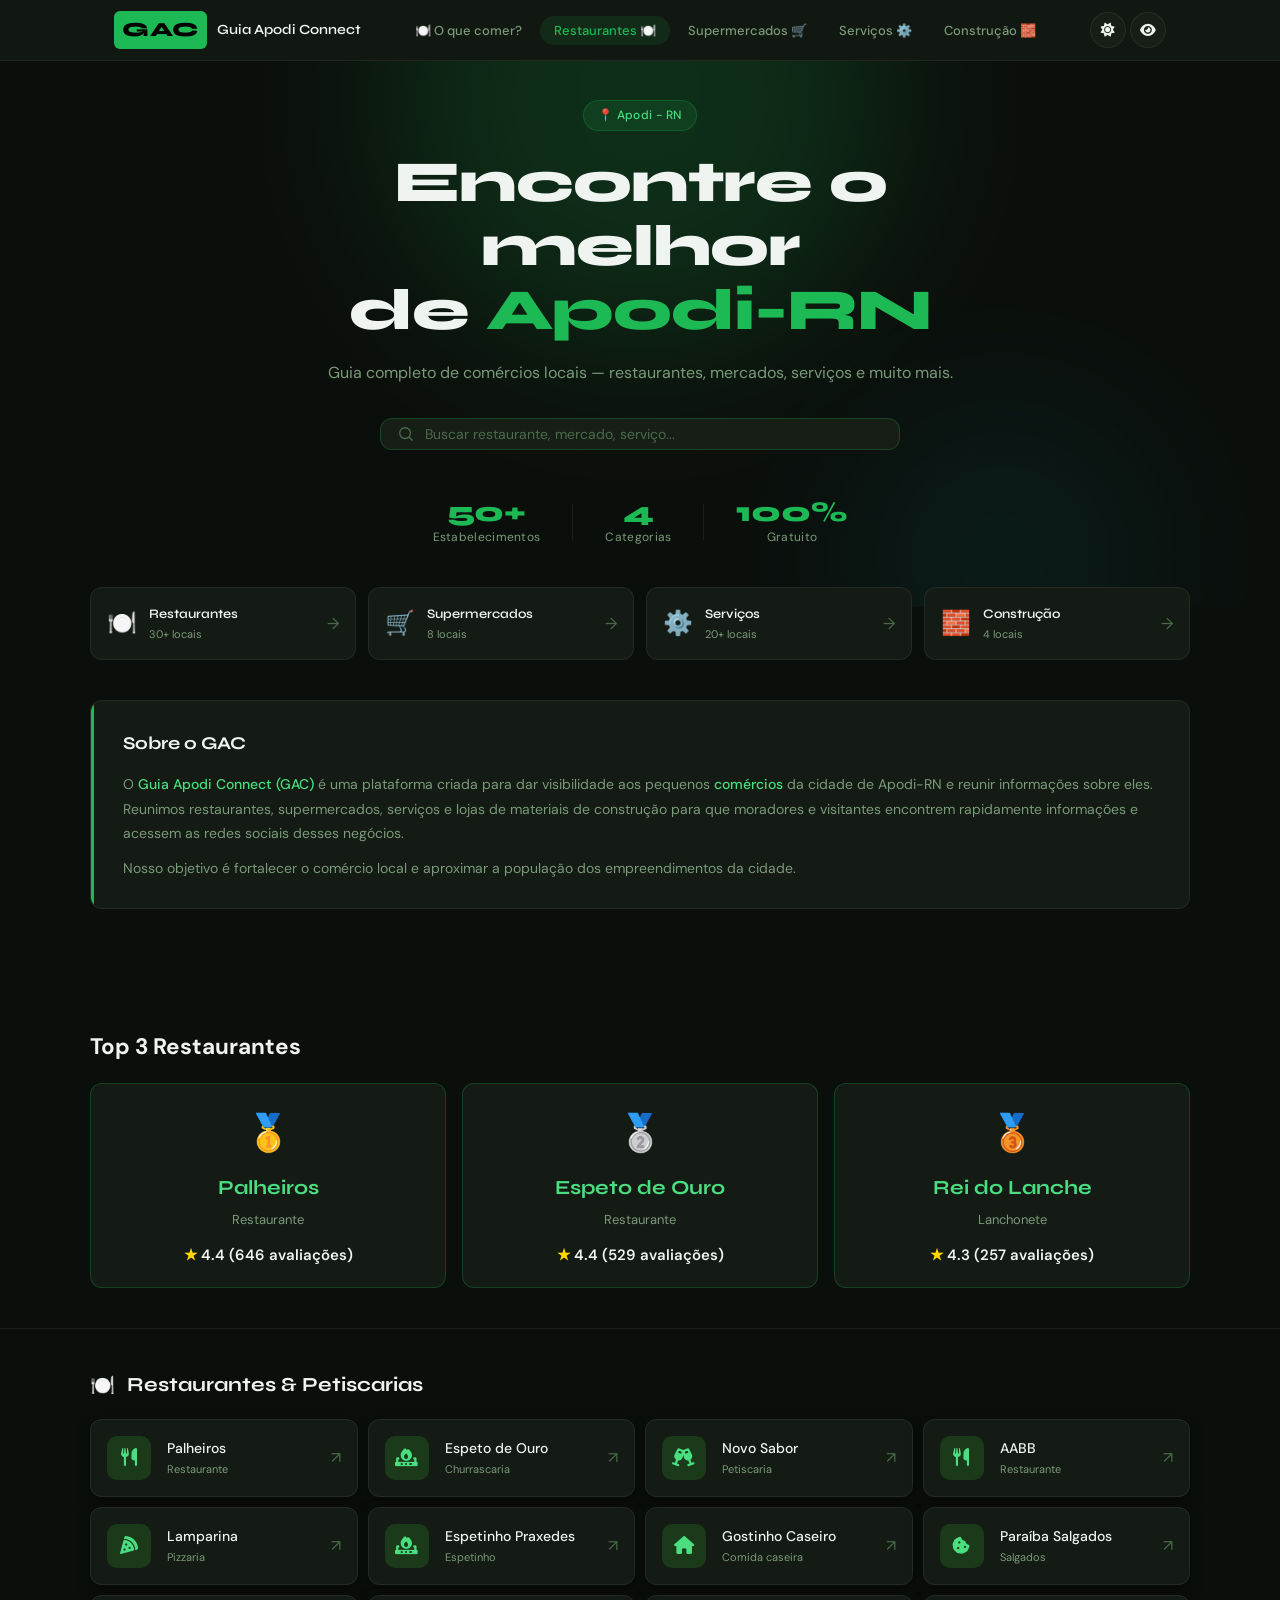
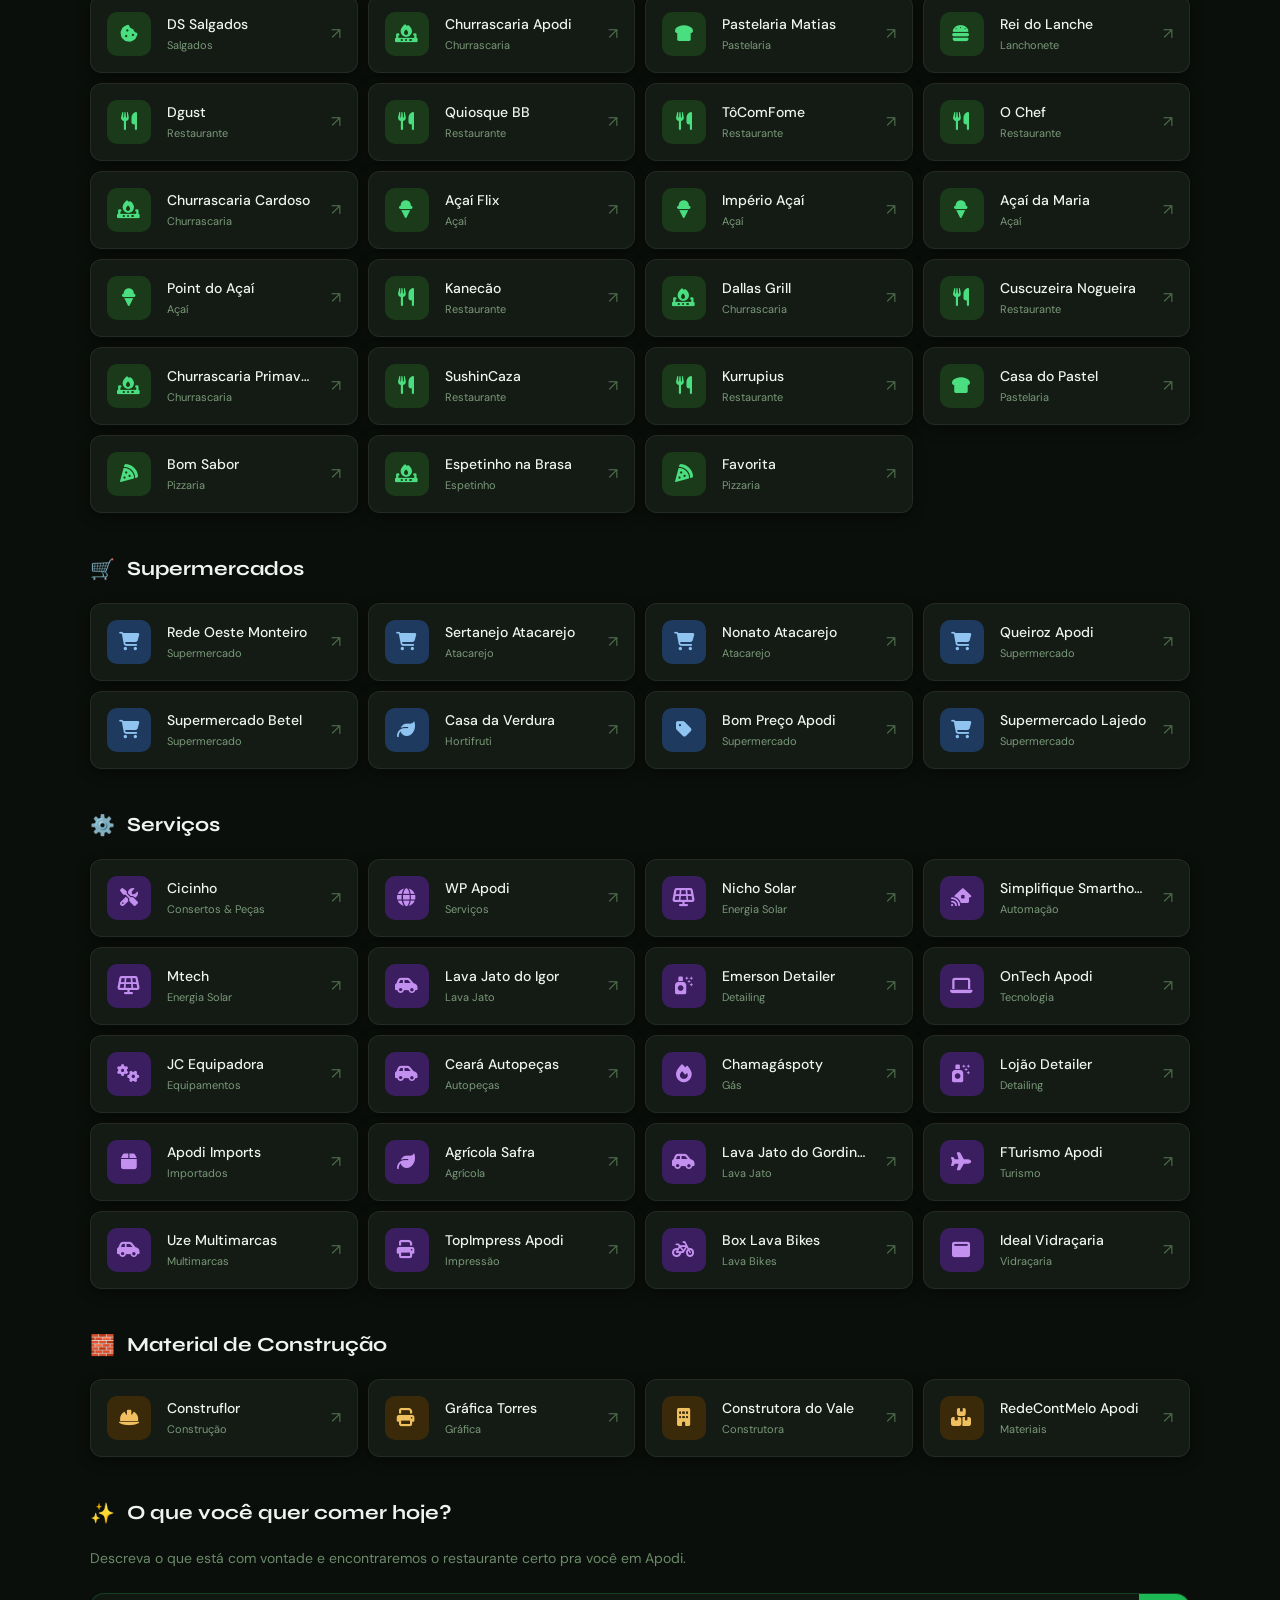
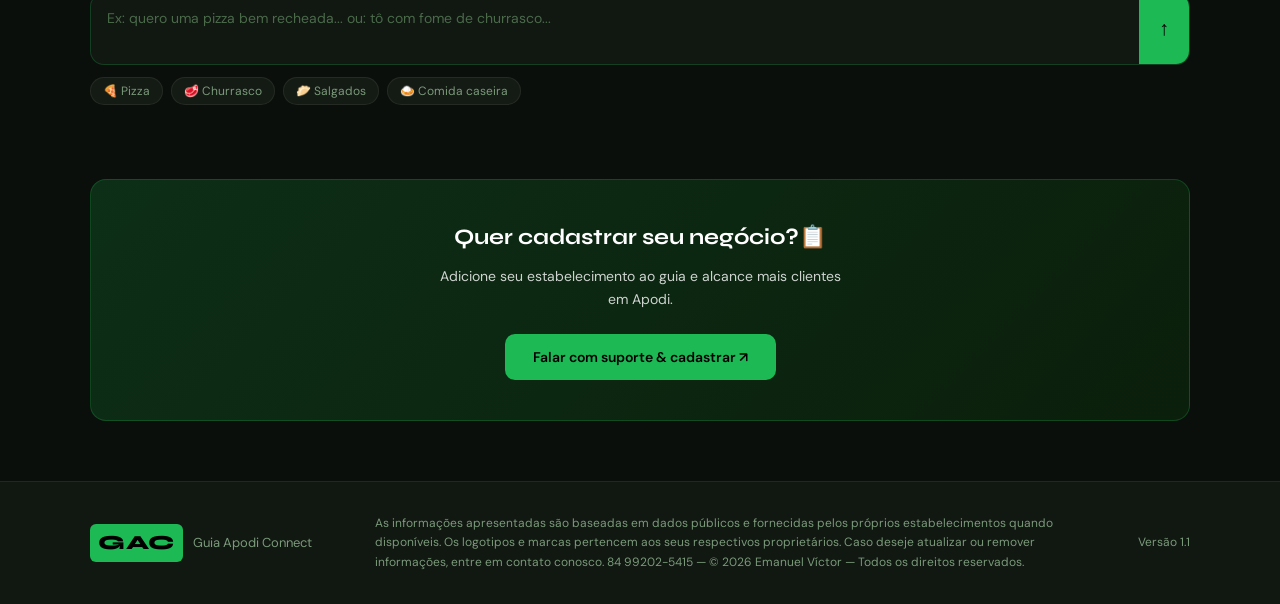
==== commit 70c237e3: "Add files via upload" ====
--- a/GAC/index.html
+++ b/GAC/index.html
@@ -50,32 +50,26 @@
           <i class="fa-solid fa-sun"></i>
         </button>
 
-      <div class="acessibilidade-container">
-        <button class="acc-btn" id="btn-daltonico" onclick="toggleDropdown(event)" title="Filtros para Daltonismo">
-          <i class="fa-solid fa-eye"></i>
-        </button>
-
-        <div class="dropdown" id="dropdown">
-          <div class="dropdown-header">Filtro para daltonismo</div>
-          <button class="filter-btn active" onclick="setFilter('none', this)">Sem filtro (padrão)</button>
-          <button class="filter-btn" onclick="setFilter('protanopia', this)">Protanopia (sem vermelho)</button>
-          <button class="filter-btn" onclick="setFilter('deuteranopia', this)">Deuteranopia (sem verde)</button>
-          <button class="filter-btn" onclick="setFilter('tritanopia', this)">Tritanopia (sem azul)</button>
-          <button class="filter-btn" onclick="setFilter('achromatopsia', this)">Achromatopsia (P&B)</button>
-        </div>
-      </div>
-
-      <div id="filter-label" class="filter-label"></div>
+        <div class="acessibilidade-container">
+          <button class="acc-btn" id="btn-daltonico" onclick="toggleDropdown(event)" title="Filtros para Daltonismo">
+            <i class="fa-solid fa-eye"></i>
+          </button>
+
+          <div class="dropdown" id="dropdown">
+            <div class="dropdown-header">Filtro para daltonismo</div>
+            <button class="filter-btn active" onclick="setFilter('none', this)">Sem filtro (padrão)</button>
+            <button class="filter-btn" onclick="setFilter('protanopia', this)">Protanopia (sem vermelho)</button>
+            <button class="filter-btn" onclick="setFilter('deuteranopia', this)">Deuteranopia (sem verde)</button>
+            <button class="filter-btn" onclick="setFilter('tritanopia', this)">Tritanopia (sem azul)</button>
+            <button class="filter-btn" onclick="setFilter('achromatopsia', this)">Achromatopsia (P&B)</button>
+          </div>
+        </div>
+
+        <div id="filter-label" class="filter-label"></div>
+      </div>
 
       <button class="nav-menu-btn" id="menuBtn" aria-label="Menu">
         <span></span><span></span><span></span>
-      </button>
-    </div>
-
-<div id="filter-label" class="filter-label"></div>
-      </div>
-
-      <button class="nav-menu-btn" id="menuBtn" aria-label="Menu">
       </button>
     </div>
   </div>
@@ -88,6 +82,7 @@
     <a href="#construcao" class="nav-link-mobile">Construção</a>
   </div>
 </nav>
+
 <section class="hero">
   <div class="hero-bg">
     <div class="hero-orb hero-orb-1"></div>
--- a/GAC/02.css
+++ b/GAC/02.css
@@ -38,11 +38,6 @@
   transition: all 0.2s ease;
 }
 
-.nav-actions {
-  display: flex;
-  align-items: center;
-  gap: 10px;
-}
 
 .acessibilidade-container {
   position: relative;
@@ -78,11 +73,6 @@
   transform: scale(1.05);
 }
 
-.acessibilidade-container {
-  position: relative;
-  display: inline-flex;
-  align-items: center;
-}
 
 .dropdown {
   display: none;
@@ -228,26 +218,6 @@
 .nav-acc-item {
   display: flex;
   align-items: center;
-}
-
-.acc-btn {
-  background: var(--bg3);
-  border: 1px solid var(--border);
-  color: var(--text-muted);
-  width: 34px;
-  height: 34px;
-  border-radius: 50%;
-  cursor: pointer;
-  display: inline-flex;
-  align-items: center;
-  justify-content: center;
-  font-size: 13px;
-  transition: all 0.2s ease;
-}
-
-.acc-btn:hover {
-  color: var(--text);
-  border-color: var(--green);
 }
 
 .acc-btn.active {
@@ -1339,4 +1309,86 @@
   #sidebar { width: 100%; right: -100%; }
   .footer-inner { justify-content: center; text-align: center; }
   .cat-grid { grid-template-columns: 1fr; }
+}
+
+.navbar {
+  display: flex;
+  align-items: center;
+  justify-content: space-between;
+  padding: 12px 18px;
+  background: var(--bg2);
+  border-bottom: 1px solid var(--border);
+  position: sticky;
+  top: 0;
+  z-index: 100;
+  width: 100%;
+}
+
+.brand {
+  display: flex;
+  align-items: center;
+  gap: 10px;
+  text-decoration: none;
+  color: var(--text);
+  min-width: 0;
+}
+
+.nav-actions {
+  display: flex;
+  align-items: center;
+  gap: 8px;
+  flex-shrink: 0;
+}
+
+.acc-btn {
+  width: 36px;
+  height: 36px;
+  border-radius: 50%;
+  background: var(--bg3);
+  border: 1px solid var(--border);
+  color: var(--text);
+  display: inline-flex;
+  align-items: center;
+  justify-content: center;
+  cursor: pointer;
+  transition: all 0.2s ease;
+  flex-shrink: 0;
+  font-size: 14px;
+}
+
+.acc-btn:hover {
+  background: var(--green);
+  color: #ffffff;
+  border-color: var(--green);
+}
+
+
+@media (max-width: 600px) {
+  .navbar {
+    padding: 10px 12px;
+  }
+
+  .brand-sub {
+    display: none;
+  }
+
+  .brand-title {
+    font-size: 14px;
+    white-space: nowrap;
+  }
+
+  .nav-actions {
+    gap: 6px;
+  }
+
+  .acc-btn {
+    width: 32px;
+    height: 32px;
+    font-size: 13px;
+  }
+
+  .dropdown {
+    right: -10px;
+    width: 210px;
+  }
 }
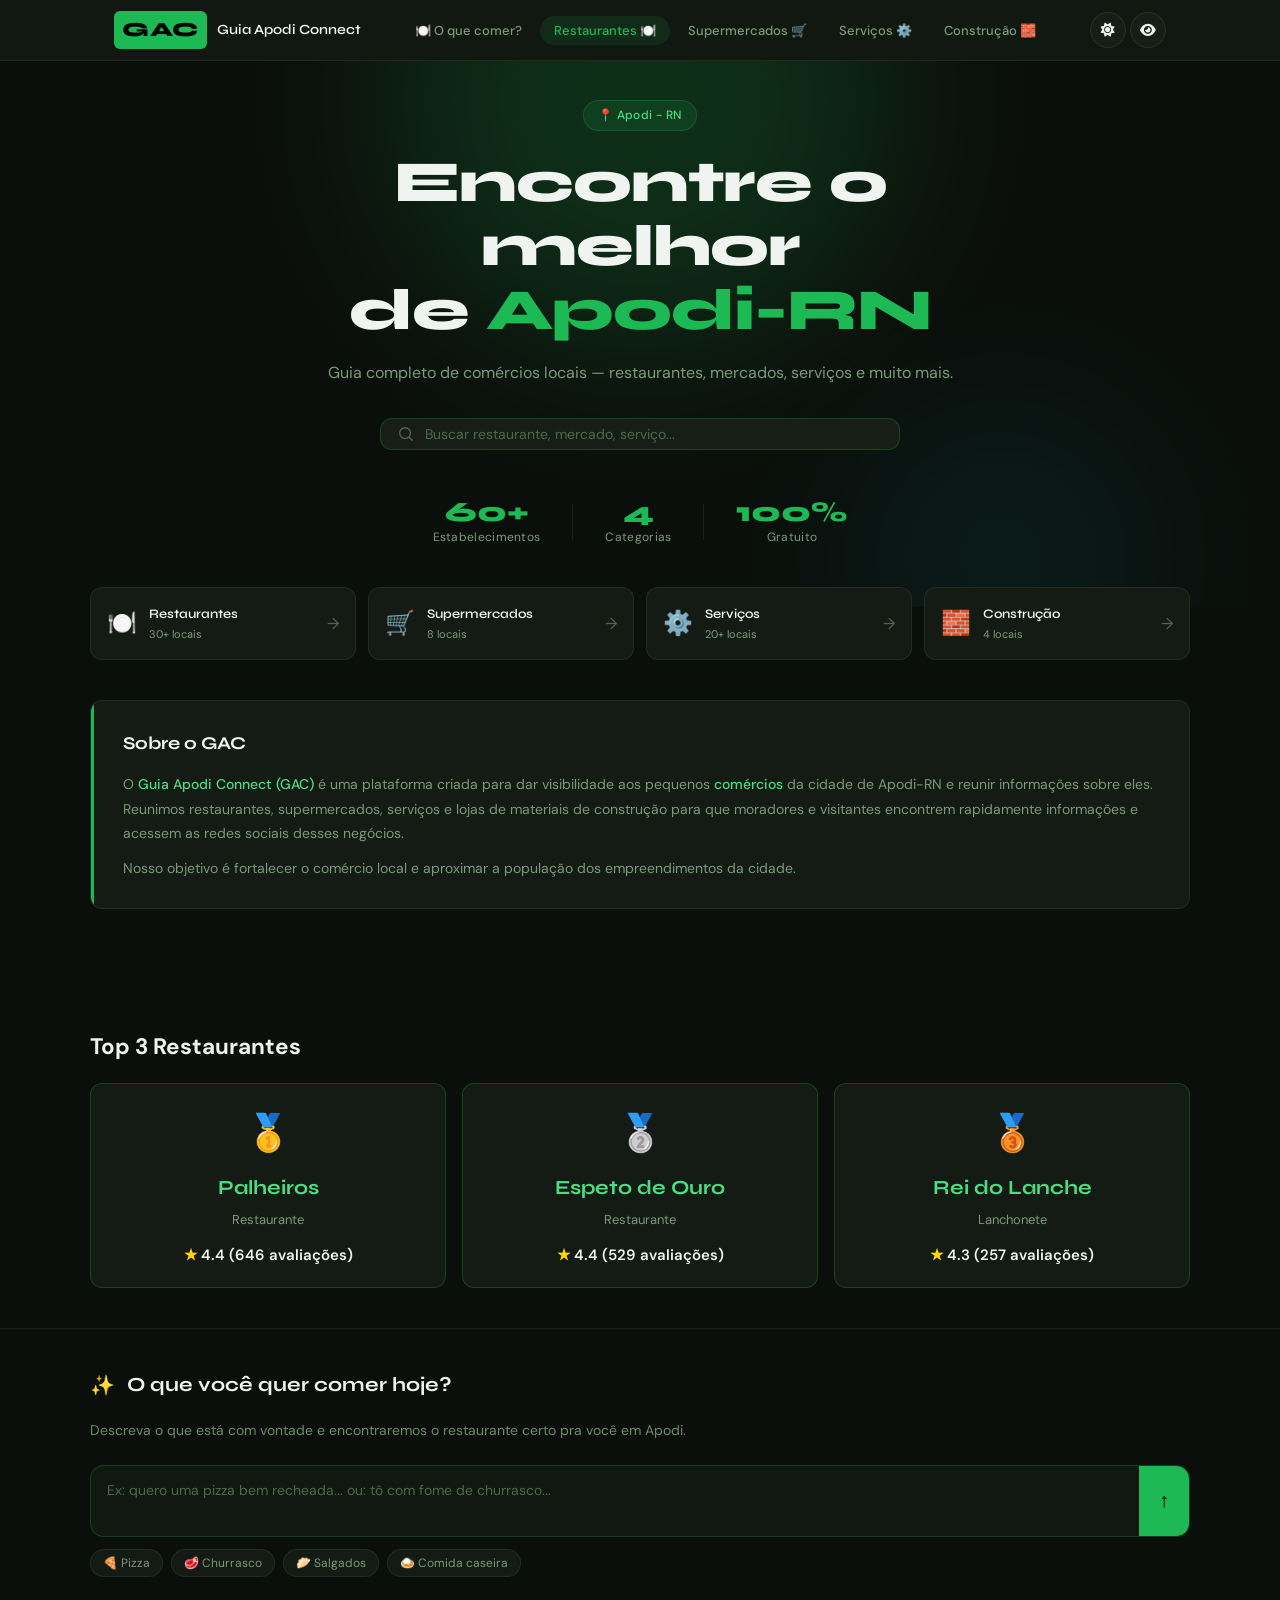
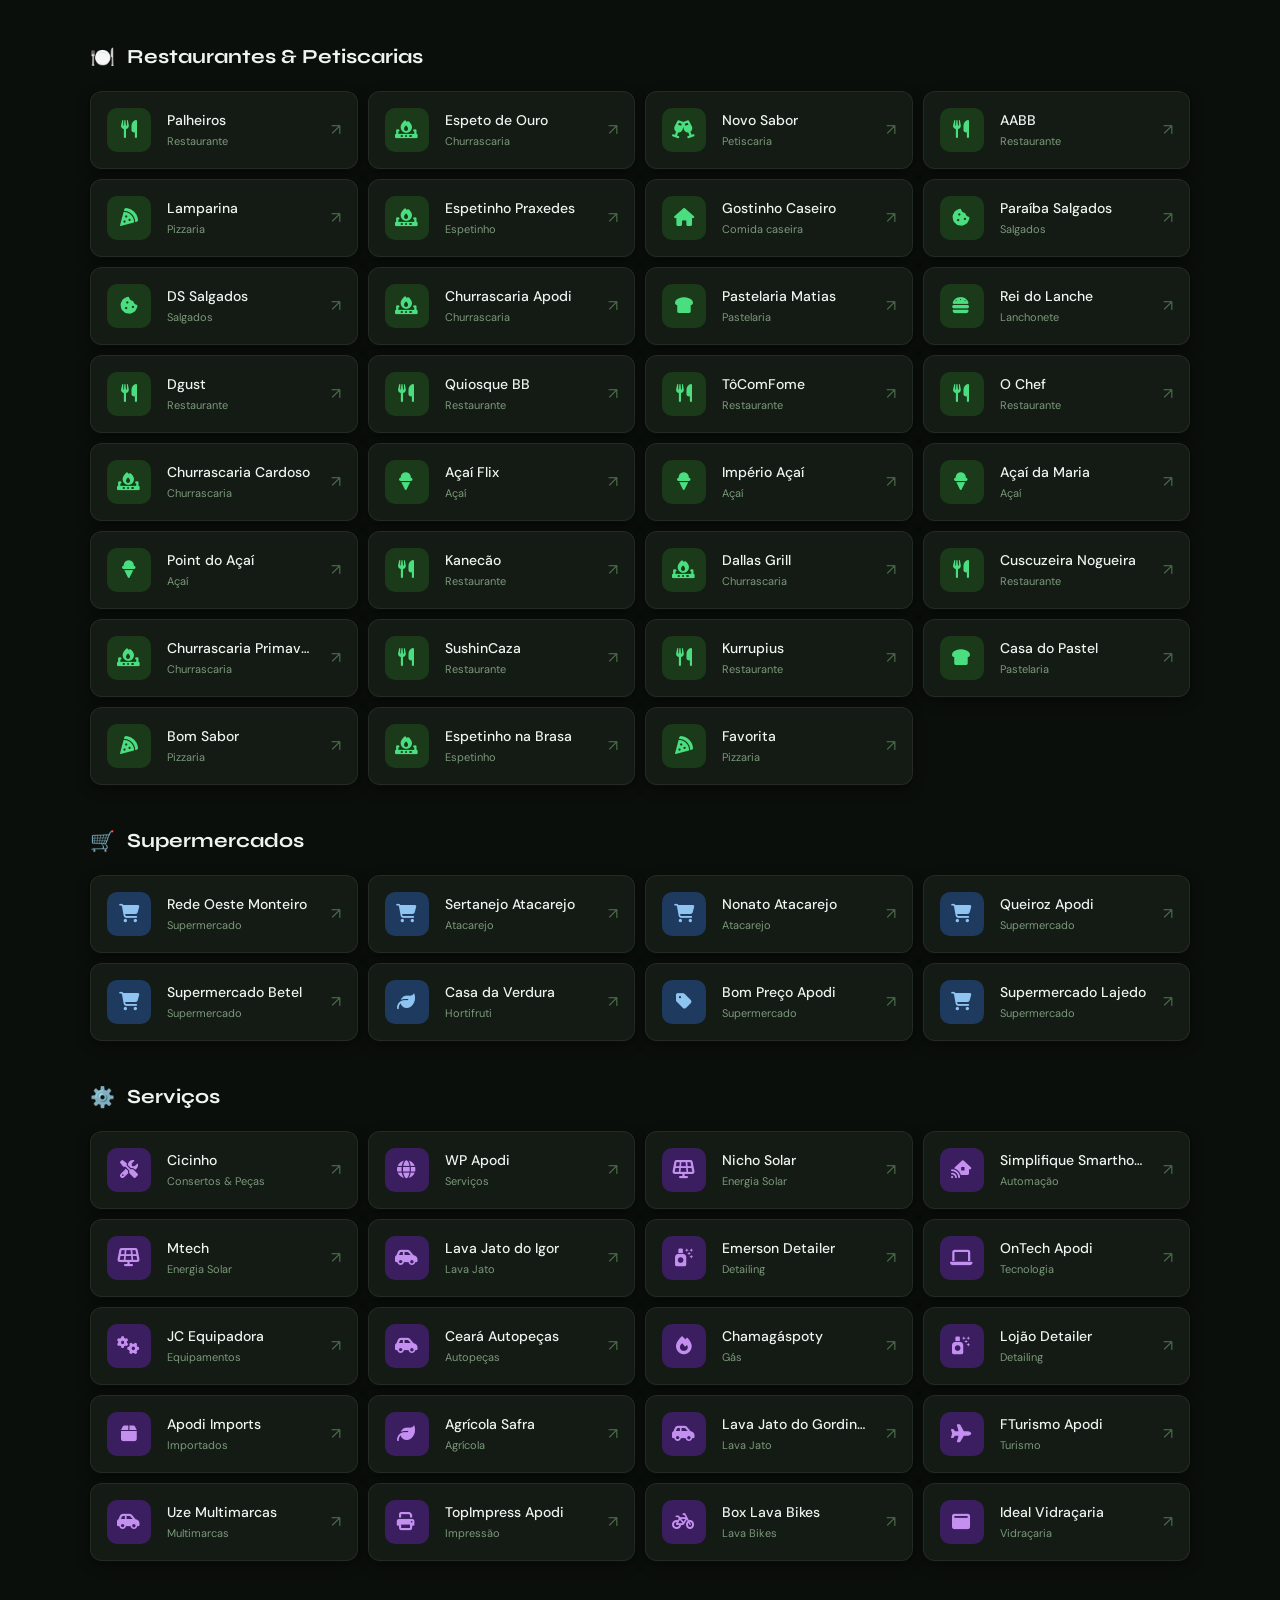
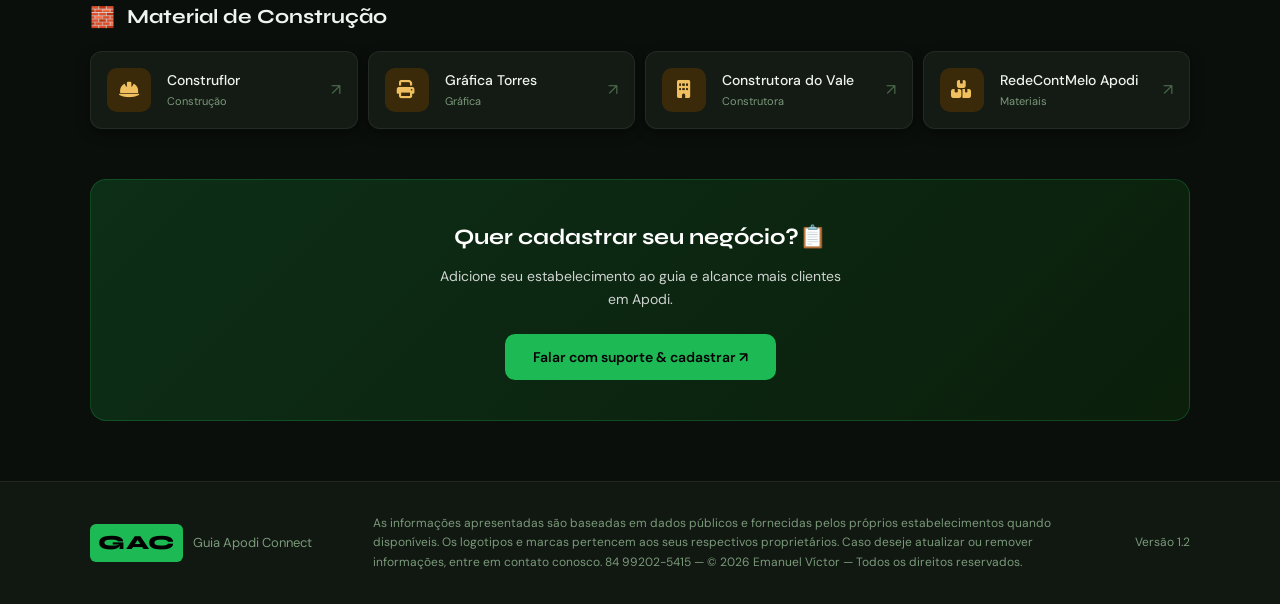
==== commit 1da96850: "Add files via upload" ====
--- a/GAC/index.html
+++ b/GAC/index.html
@@ -69,7 +69,6 @@
       </div>
 
       <button class="nav-menu-btn" id="menuBtn" aria-label="Menu">
-        <span></span><span></span><span></span>
       </button>
     </div>
   </div>
@@ -100,7 +99,7 @@
     </div>
   </div>
   <div class="hero-stats">
-    <div class="stat"><span class="stat-num">50+</span><span class="stat-label">Estabelecimentos</span></div>
+    <div class="stat"><span class="stat-num">60+</span><span class="stat-label">Estabelecimentos</span></div>
     <div class="stat-divider"></div>
     <div class="stat"><span class="stat-num">4</span><span class="stat-label">Categorias</span></div>
     <div class="stat-divider"></div>
@@ -165,46 +164,50 @@
     <div class="ranking-grid" id="top3-grid"></div>
   </div>
 </section>
-<script>
-  const top3Restaurantes = [
-    { id: "reil", nome: "Rei do Lanche", cat: "Lanchonete", rating: 4.3, reviews_count: 257 },
-    { id: "espe", nome: "Espeto de Ouro", cat: "Restaurante", rating: 4.4, reviews_count: 529 },
-    { id: "palh", nome: "Palheiros", cat: "Restaurante", rating: 4.4, reviews_count: 646 }
-  ];
-
-  function montarTop3() {
-    const grid = document.querySelector("#top3-grid");
-    if (!grid) return;
-
-    const medals = ["🥇", "🥈", "🥉"];
-
-    const lista = [...top3Restaurantes]
-      .filter(r => typeof r.rating === "number")
-      .sort((a, b) => {
-        if (b.rating !== a.rating) return b.rating - a.rating;
-        return (b.reviews_count || 0) - (a.reviews_count || 0);
-      })
-      .slice(0, 3);
-
-    grid.innerHTML = lista.map((r, i) => `
-      <div class="ranking-card" onclick="abrir${r.id}()">
-        <span class="ranking-medal">${medals[i]}</span>
-        <h3 class="ranking-name">${r.nome}</h3>
-        <p class="ranking-cat">${r.cat}</p>
-        <div class="ranking-rating">
-          <span class="star">★</span>
-          ${r.rating.toFixed(1)}
-          ${r.reviews_count ? ` (${r.reviews_count} avaliações)` : ""}
-        </div>
-      </div>
-    `).join("");
-  }
-
-  document.addEventListener("DOMContentLoaded", montarTop3);
-</script>
 
 <main class="listings" id="main-content">
   <div class="container">
+
+    <div class="section-header" id="catalogo">
+      <div class="section-tag">✨</div>
+      <h2 class="section-title">O que você quer comer hoje?</h2>
+    </div>
+    <p style="color:#6a8a6a;font-size:14px;margin-bottom:24px;font-weight:400;">Descreva o que está com vontade e encontraremos o restaurante certo pra você em Apodi.</p>
+
+    <div class="catalogo-input-wrap">
+      <div class="catalogo-box">
+        <textarea id="cat-input" placeholder="Ex: quero uma pizza bem recheada... ou: tô com fome de churrasco..." rows="2"></textarea>
+        <button class="cat-send" id="cat-btn" onclick="catalogoBuscar()">↑</button>
+      </div>
+      <div class="cat-sugestoes">
+        <button class="cat-sug" onclick="catalogoPreencher('Quero comer uma pizza hoje')">🍕 Pizza</button>
+        <button class="cat-sug" onclick="catalogoPreencher('Bateu aquela vontade de churrasco')">🥩 Churrasco</button>
+        <button class="cat-sug" onclick="catalogoPreencher('Quero comer salgados ou petiscos')">🥟 Salgados</button>
+        <button class="cat-sug" onclick="catalogoPreencher('Tô com fome de comida caseira')">🍛 Comida caseira</button>
+      </div>
+    </div>
+
+    <div class="cat-loading" id="cat-loading">
+      <div class="cat-dots"></div>
+      <p>Consultando os restaurantes de Apodi...</p>
+    </div>
+
+    <div class="cat-answer" id="cat-answer">
+      <div class="cat-answer-icon">🤖</div>
+      <div class="cat-answer-text" id="cat-answer-text"></div>
+    </div>
+
+    <div class="cat-grid" id="cat-grid"></div>
+
+    <div class="cat-empty" id="cat-empty">
+      <span>🤔</span>
+      <p>Não encontrei restaurantes para isso. Tente descrever de outro jeito!</p>
+    </div>
+
+    <div class="cat-error" id="cat-error">
+      <span>⚠️</span>
+      <p>Algo deu errado. Verifique sua conexão e tente novamente.</p>
+    </div>
 
     <div class="section-header" id="restaurantes">
       <div class="section-tag">🍽️</div>
@@ -297,48 +300,7 @@
       <div class="biz-card" onclick="abrir('melo')"><div class="biz-initials" style="background:#3a2a0a;color:#f0c060"><i class="fa-solid fa-boxes-stacked"></i></div><div class="biz-info"><div class="biz-name">RedeContMelo Apodi</div><div class="biz-cat">Materiais</div></div><div class="biz-arrow">↗</div></div>
     </div>
     
-    <div class="section-header" id="catalogo">
-      <div class="section-tag">✨</div>
-      <h2 class="section-title">O que você quer comer hoje?</h2>
-    </div>
-    <p style="color:#6a8a6a;font-size:14px;margin-bottom:24px;font-weight:400;">Descreva o que está com vontade e encontraremos o restaurante certo pra você em Apodi.</p>
-
-    <div class="catalogo-input-wrap">
-      <div class="catalogo-box">
-        <textarea id="cat-input" placeholder="Ex: quero uma pizza bem recheada... ou: tô com fome de churrasco..." rows="2"></textarea>
-        <button class="cat-send" id="cat-btn" onclick="catalogoBuscar()">↑</button>
-      </div>
-      <div class="cat-sugestoes">
-        <button class="cat-sug" onclick="catalogoPreencher('Quero comer uma pizza hoje')">🍕 Pizza</button>
-        <button class="cat-sug" onclick="catalogoPreencher('Bateu aquela vontade de churrasco')">🥩 Churrasco</button>
-        <button class="cat-sug" onclick="catalogoPreencher('Quero comer salgados ou petiscos')">🥟 Salgados</button>
-        <button class="cat-sug" onclick="catalogoPreencher('Tô com fome de comida caseira')">🍛 Comida caseira</button>
-      </div>
-    </div>
-
-    <div class="cat-loading" id="cat-loading">
-      <div class="cat-dots"></div>
-      <p>Consultando os restaurantes de Apodi...</p>
-    </div>
-
-    <div class="cat-answer" id="cat-answer">
-      <div class="cat-answer-icon">🤖</div>
-      <div class="cat-answer-text" id="cat-answer-text"></div>
-    </div>
-
-    <div class="cat-grid" id="cat-grid"></div>
-
-    <div class="cat-empty" id="cat-empty">
-      <span>🤔</span>
-      <p>Não encontrei restaurantes para isso. Tente descrever de outro jeito!</p>
-    </div>
-
-    <div class="cat-error" id="cat-error">
-      <span>⚠️</span>
-      <p>Algo deu errado. Verifique sua conexão e tente novamente.</p>
-    </div>
-
-   <div class="cta-section">
+    <div class="cta-section">
       <div class="cta-content">
         <h3 class="cta-title">Quer cadastrar seu negócio?📋</h3>
         <p class="cta-sub">Adicione seu estabelecimento ao guia e alcance mais clientes em Apodi.</p>
@@ -346,7 +308,9 @@
       </div>
     </div>
 
-  </div> </main> <div id="sidebar-overlay" onclick="fechar()" style="display: none;"></div>
+  </div>
+</main>
+<div id="sidebar-overlay" onclick="fechar()" style="display: none;"></div>
 <aside id="sidebar">
   <button class="sidebar-close" onclick="fechar()">
     <svg viewBox="0 0 20 20" fill="none" width="20" height="20"><path d="M5 5l10 10M15 5L5 15" stroke="currentColor" stroke-width="1.5" stroke-linecap="round"/></svg>
@@ -361,21 +325,21 @@
       <span>Guia Apodi Connect</span>
     </div>
     <p class="footer-copy">As informações apresentadas são baseadas em dados públicos e fornecidas pelos próprios estabelecimentos quando disponíveis. Os logotipos e marcas pertencem aos seus respectivos proprietários. Caso deseje atualizar ou remover informações, entre em contato conosco. 84 99202-5415 — © 2026 Emanuel Víctor — Todos os direitos reservados.</p>
-    <p class="footer-copy">Versão 1.1</p>
+    <p class="footer-copy">Versão 1.2</p>
   </div> </footer>
 
 <div vw class="enabled">
-  <div vw-access-button class="active"></div>
-  <div vw-plugin-wrapper>
-    <div class="vw-plugin-top-wrapper"></div>
-  </div>
-</div>
-
-<script src="02.js" defer></script>
-<script src="https://vlibras.gov.br/app/vlibras-plugin.js"></script>
-<script>
-  new window.VLibras.Widget('https://vlibras.gov.br/app');
-</script>
-
+    <div vw-access-button class="active"></div>
+    <div vw-plugin-wrapper>
+      <div class="vw-plugin-top-wrapper"></div>
+    </div>
+  </div>
+  
+  <script src="https://vlibras.gov.br/app/vlibras-plugin.js"></script>
+  <script>
+    new window.VLibras.Widget('https://vlibras.gov.br/app');
+  </script>
+
+  <script src="02.js"></script>
 </body>
 </html>
--- a/GAC/02.css
+++ b/GAC/02.css
@@ -26,7 +26,7 @@
 .btn-circulo {
   width: 30px;
   height: 30px;
-  border-radius: 50% !important; /* Deixa o botão perfeitamente redondo */
+  border-radius: 50% !important;
   display: inline-flex;
   align-items: center;
   justify-content: center;
@@ -319,6 +319,35 @@
 .nav-link:hover, .nav-link.active {
   color: var(--green);
   background: var(--green-dim);
+}
+
+.nav-actions {
+  display: flex;
+  align-items: center;
+  gap: 8px;
+  flex-shrink: 0;
+}
+
+.acc-btn {
+  width: 36px;
+  height: 36px;
+  border-radius: 50%;
+  background: var(--bg3);
+  border: 1px solid var(--border);
+  color: var(--text);
+  display: inline-flex;
+  align-items: center;
+  justify-content: center;
+  cursor: pointer;
+  transition: all 0.2s ease;
+  flex-shrink: 0;
+  font-size: 14px;
+}
+
+.acc-btn:hover {
+  background: var(--green);
+  color: #ffffff;
+  border-color: var(--green);
 }
 
 .nav-menu-btn {
@@ -585,6 +614,7 @@
   text-decoration: none;
   transition: all 0.2s;
   cursor: pointer;
+  min-width: 0;
 }
 
 .cat-card:hover {
@@ -1309,73 +1339,6 @@
   #sidebar { width: 100%; right: -100%; }
   .footer-inner { justify-content: center; text-align: center; }
   .cat-grid { grid-template-columns: 1fr; }
-}
-
-.navbar {
-  display: flex;
-  align-items: center;
-  justify-content: space-between;
-  padding: 12px 18px;
-  background: var(--bg2);
-  border-bottom: 1px solid var(--border);
-  position: sticky;
-  top: 0;
-  z-index: 100;
-  width: 100%;
-}
-
-.brand {
-  display: flex;
-  align-items: center;
-  gap: 10px;
-  text-decoration: none;
-  color: var(--text);
-  min-width: 0;
-}
-
-.nav-actions {
-  display: flex;
-  align-items: center;
-  gap: 8px;
-  flex-shrink: 0;
-}
-
-.acc-btn {
-  width: 36px;
-  height: 36px;
-  border-radius: 50%;
-  background: var(--bg3);
-  border: 1px solid var(--border);
-  color: var(--text);
-  display: inline-flex;
-  align-items: center;
-  justify-content: center;
-  cursor: pointer;
-  transition: all 0.2s ease;
-  flex-shrink: 0;
-  font-size: 14px;
-}
-
-.acc-btn:hover {
-  background: var(--green);
-  color: #ffffff;
-  border-color: var(--green);
-}
-
-
-@media (max-width: 600px) {
-  .navbar {
-    padding: 10px 12px;
-  }
-
-  .brand-sub {
-    display: none;
-  }
-
-  .brand-title {
-    font-size: 14px;
-    white-space: nowrap;
-  }
 
   .nav-actions {
     gap: 6px;
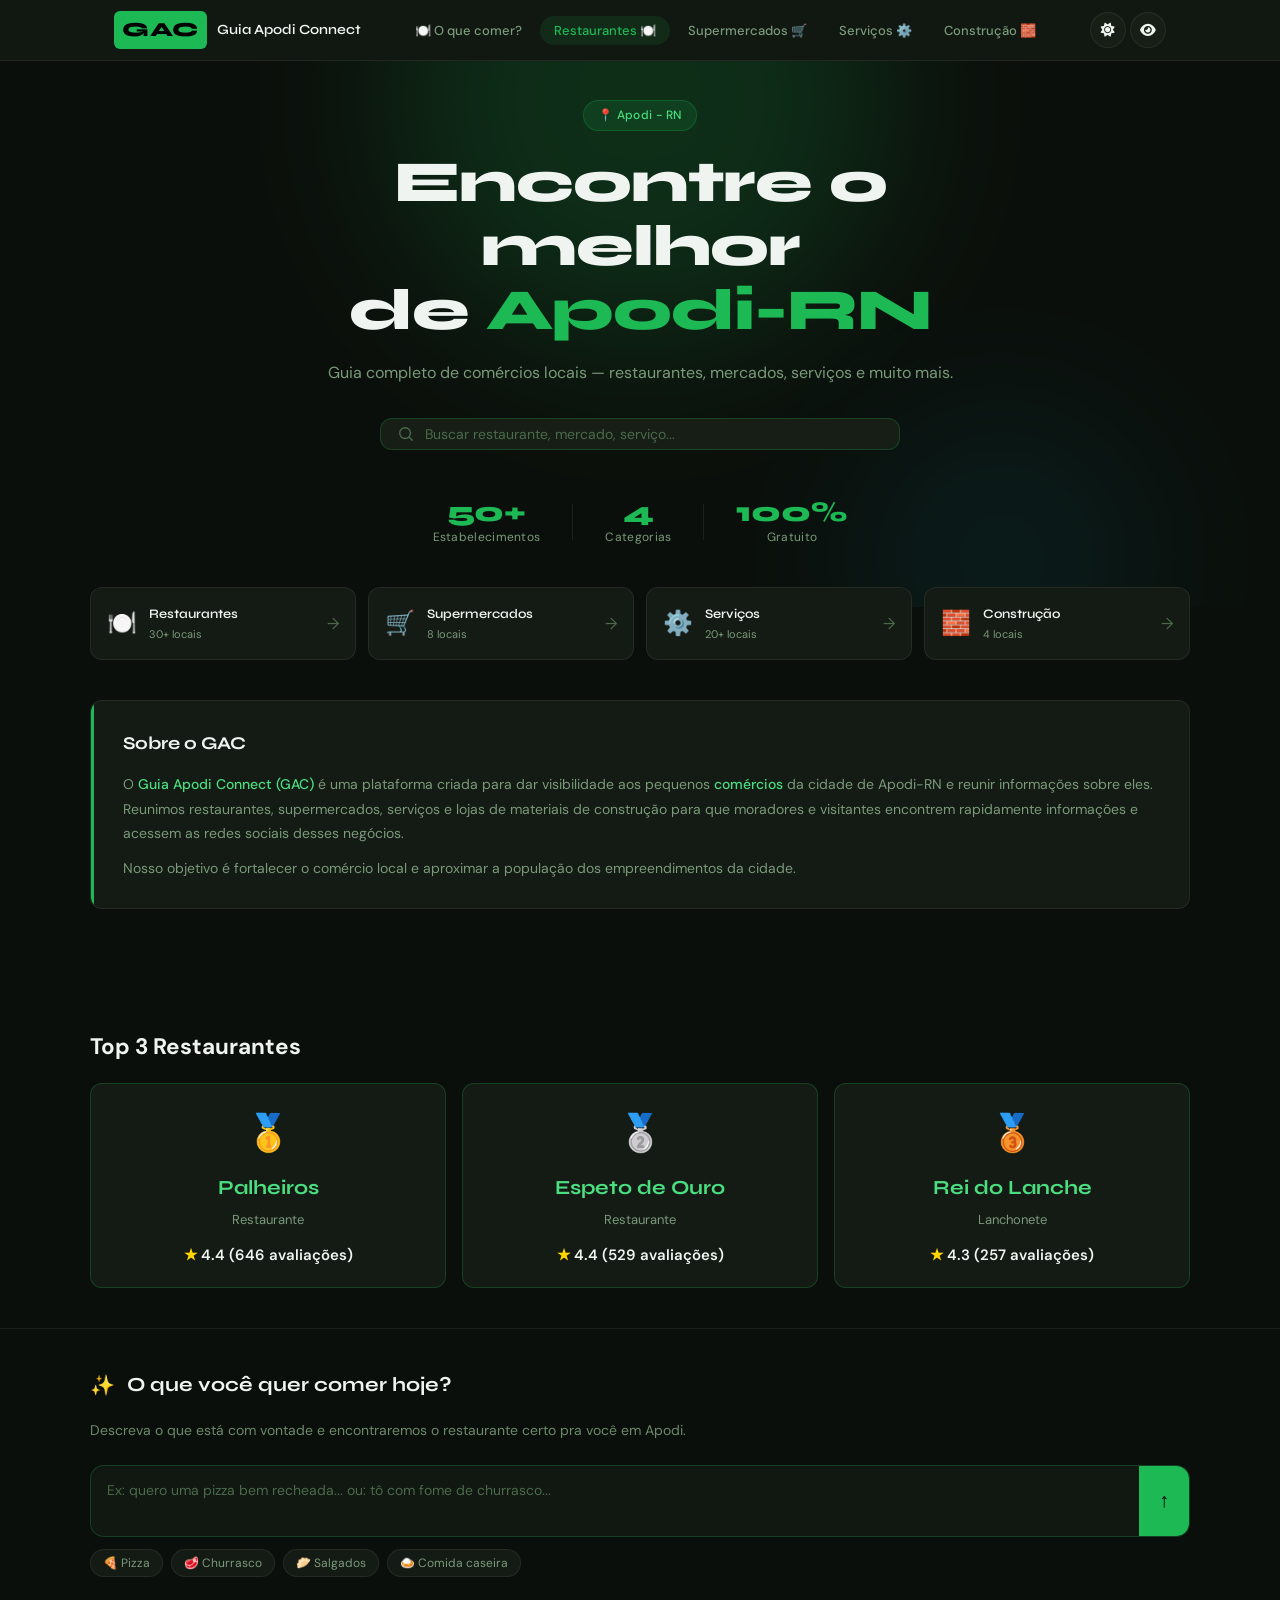
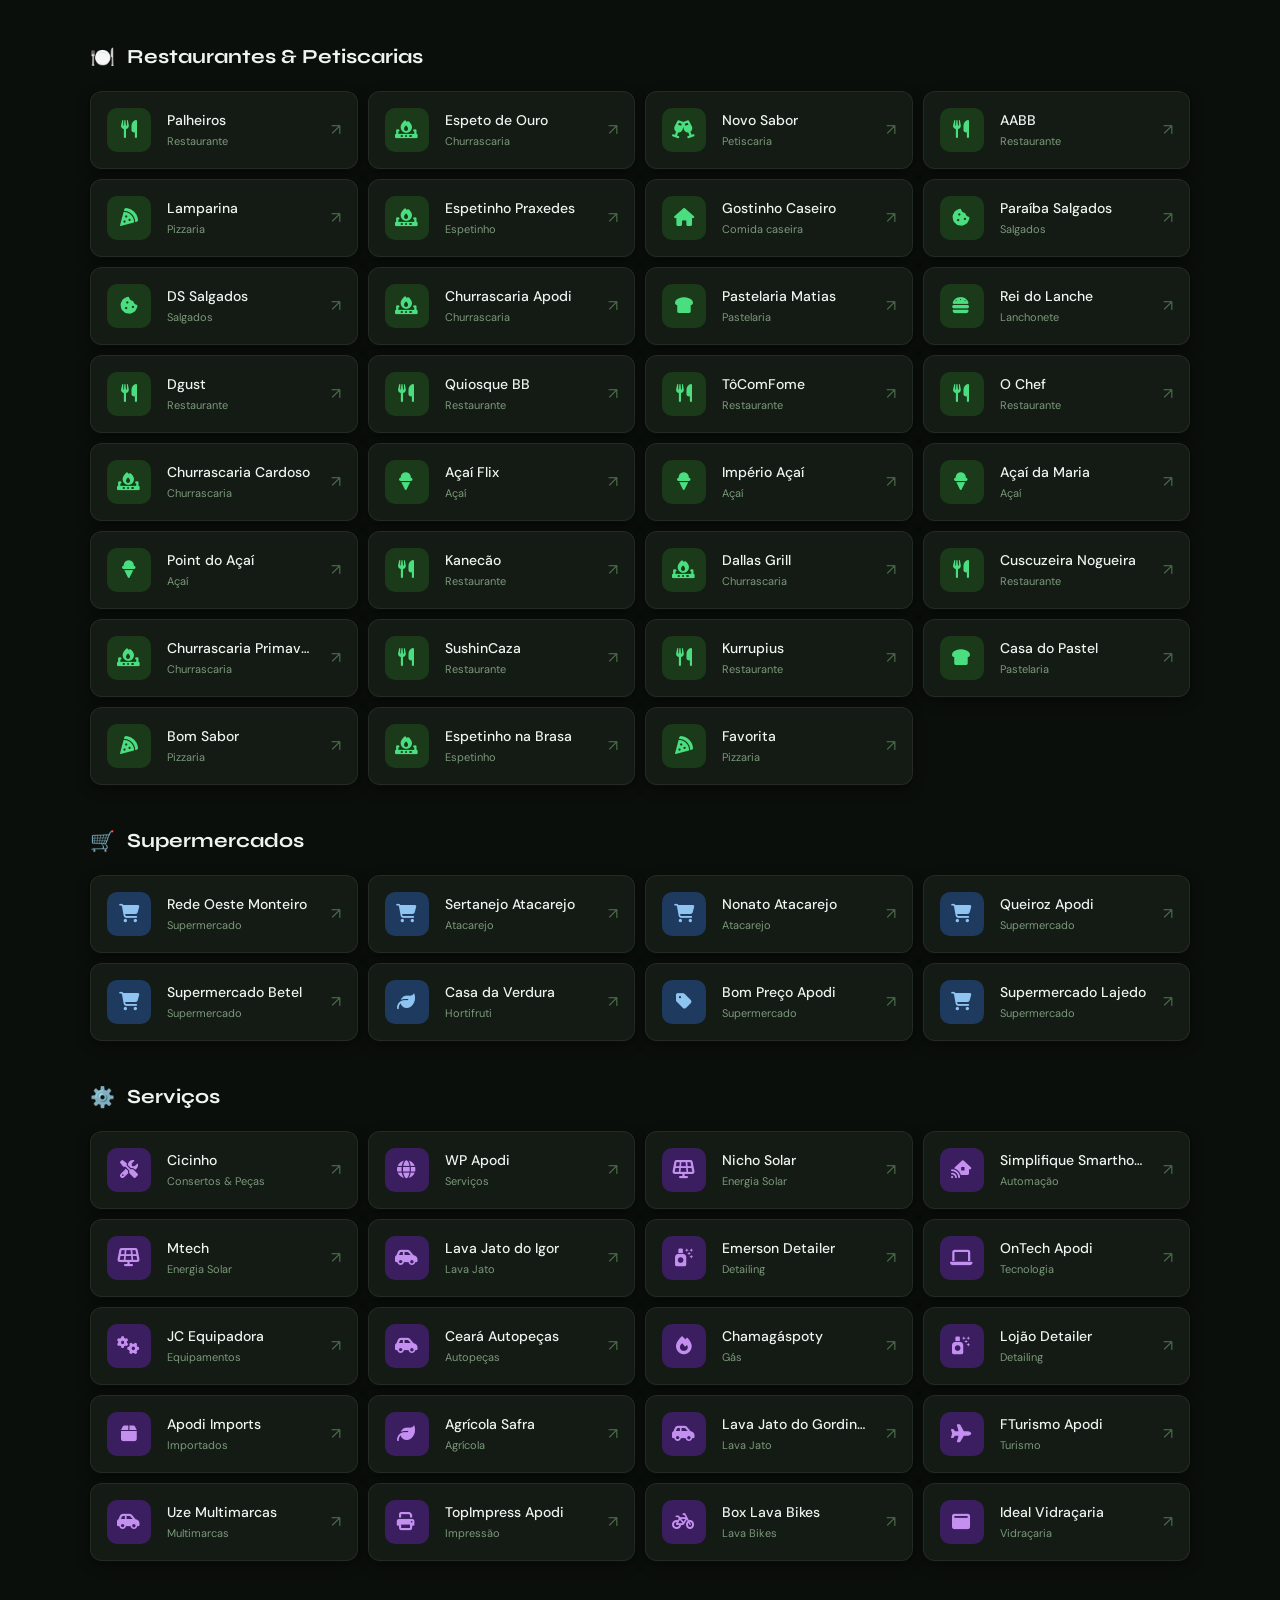
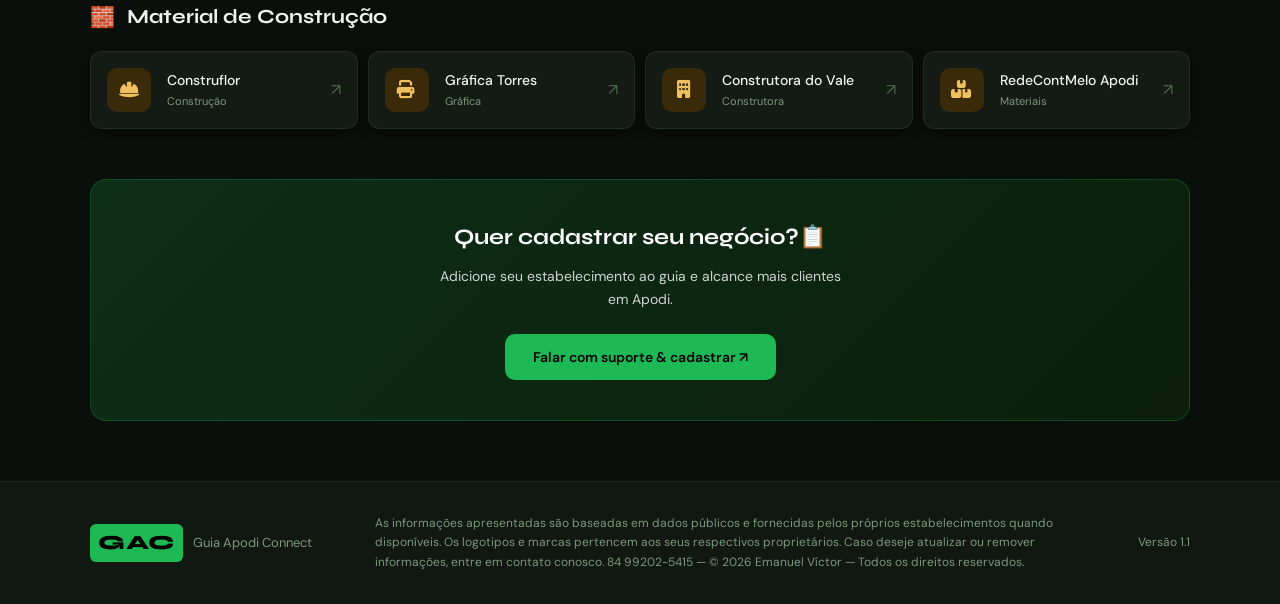
==== commit 467f4665: "Update statistics and footer version in index.html" ====
--- a/GAC/index.html
+++ b/GAC/index.html
@@ -69,6 +69,9 @@
       </div>
 
       <button class="nav-menu-btn" id="menuBtn" aria-label="Menu">
+        <span></span>
+        <span></span>
+        <span></span>
       </button>
     </div>
   </div>
@@ -99,7 +102,7 @@
     </div>
   </div>
   <div class="hero-stats">
-    <div class="stat"><span class="stat-num">60+</span><span class="stat-label">Estabelecimentos</span></div>
+    <div class="stat"><span class="stat-num">50+</span><span class="stat-label">Estabelecimentos</span></div>
     <div class="stat-divider"></div>
     <div class="stat"><span class="stat-num">4</span><span class="stat-label">Categorias</span></div>
     <div class="stat-divider"></div>
@@ -325,7 +328,7 @@
       <span>Guia Apodi Connect</span>
     </div>
     <p class="footer-copy">As informações apresentadas são baseadas em dados públicos e fornecidas pelos próprios estabelecimentos quando disponíveis. Os logotipos e marcas pertencem aos seus respectivos proprietários. Caso deseje atualizar ou remover informações, entre em contato conosco. 84 99202-5415 — © 2026 Emanuel Víctor — Todos os direitos reservados.</p>
-    <p class="footer-copy">Versão 1.2</p>
+    <p class="footer-copy">Versão 1.1</p>
   </div> </footer>
 
 <div vw class="enabled">
@@ -342,4 +345,4 @@
 
   <script src="02.js"></script>
 </body>
-</html>+</html>
